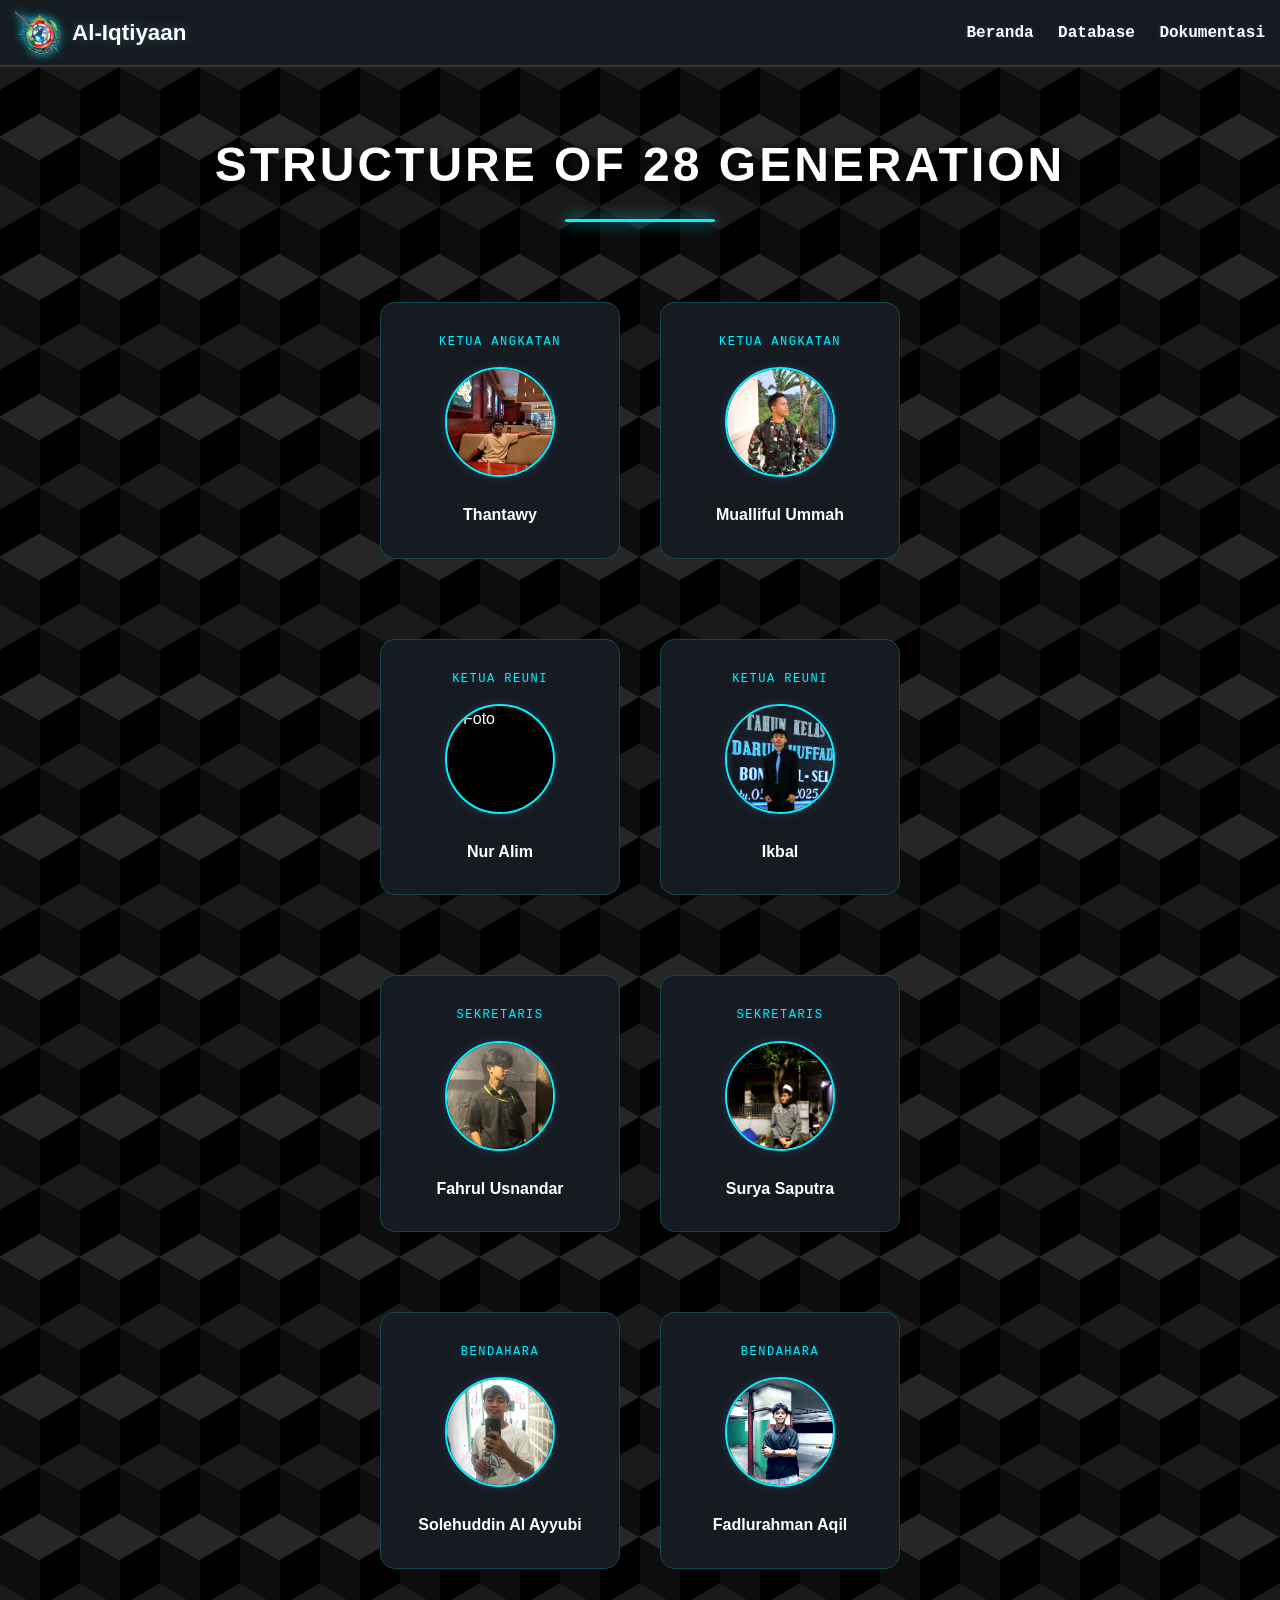
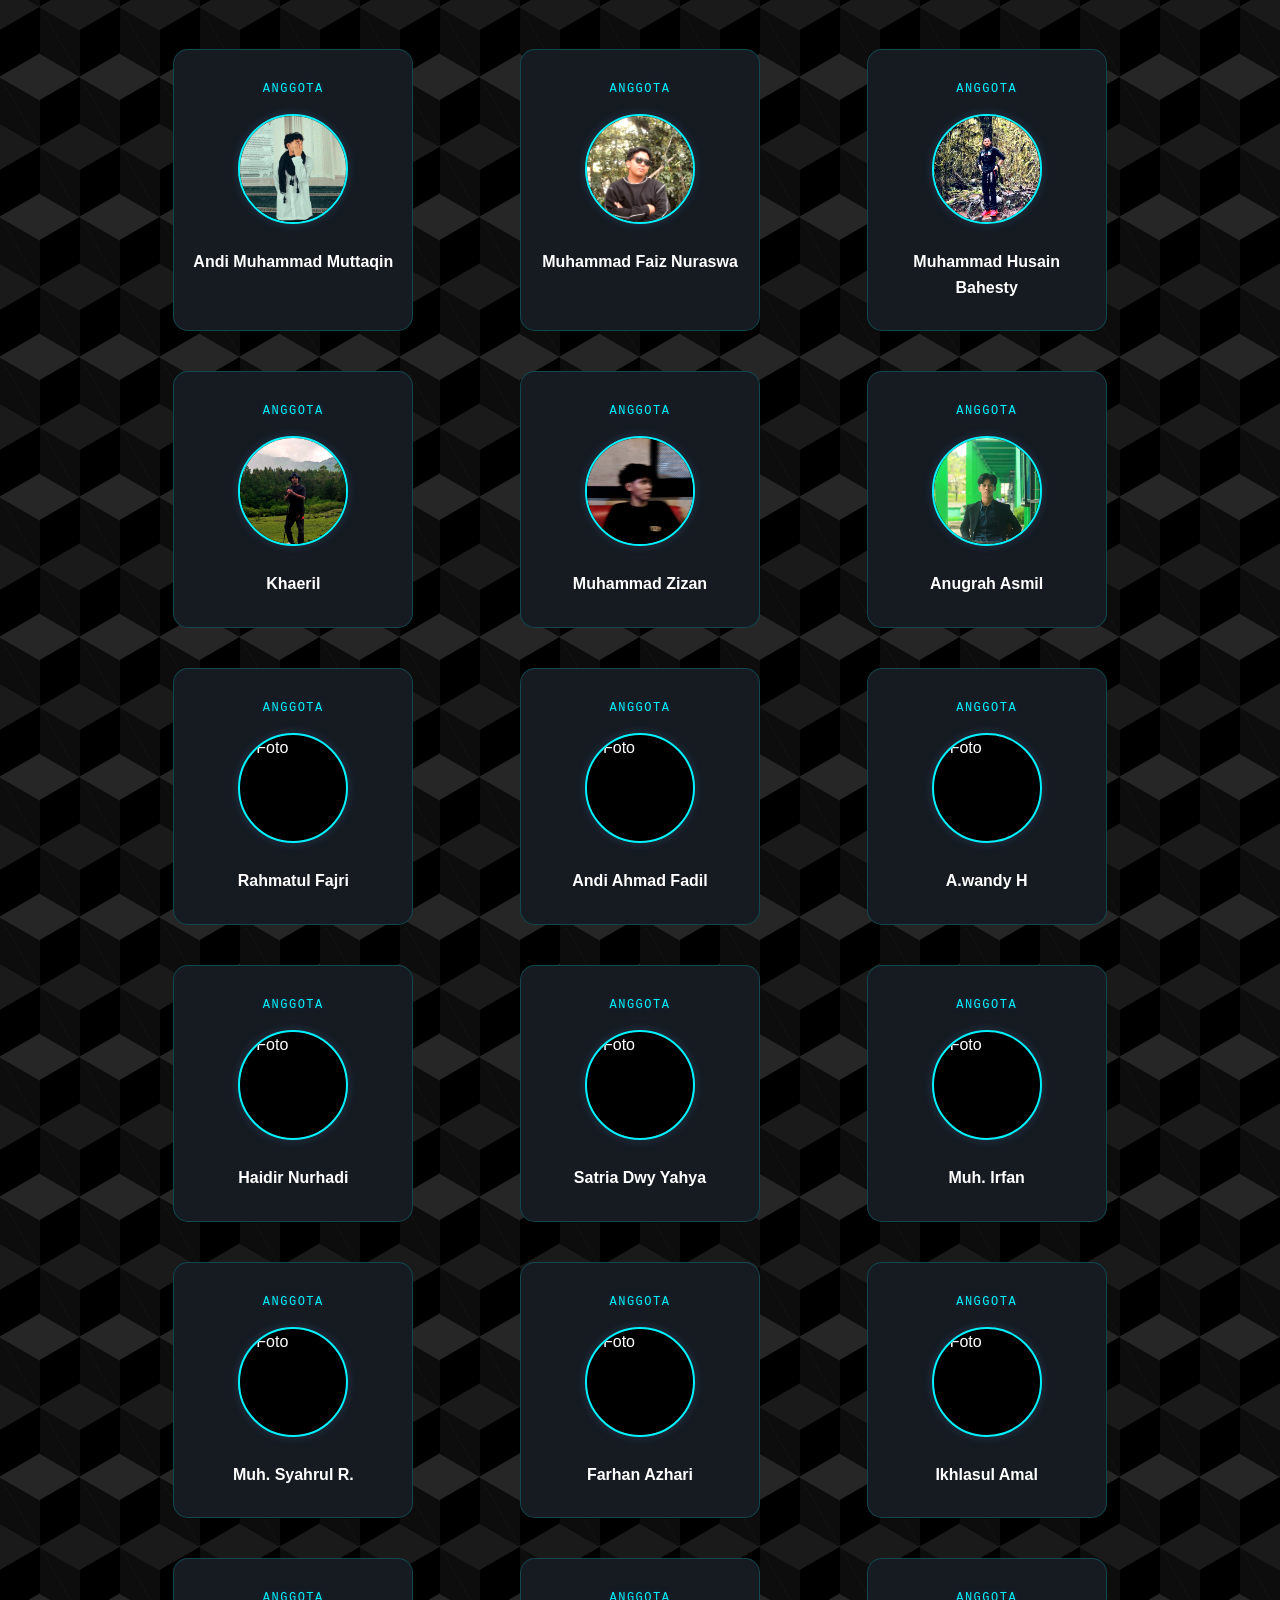
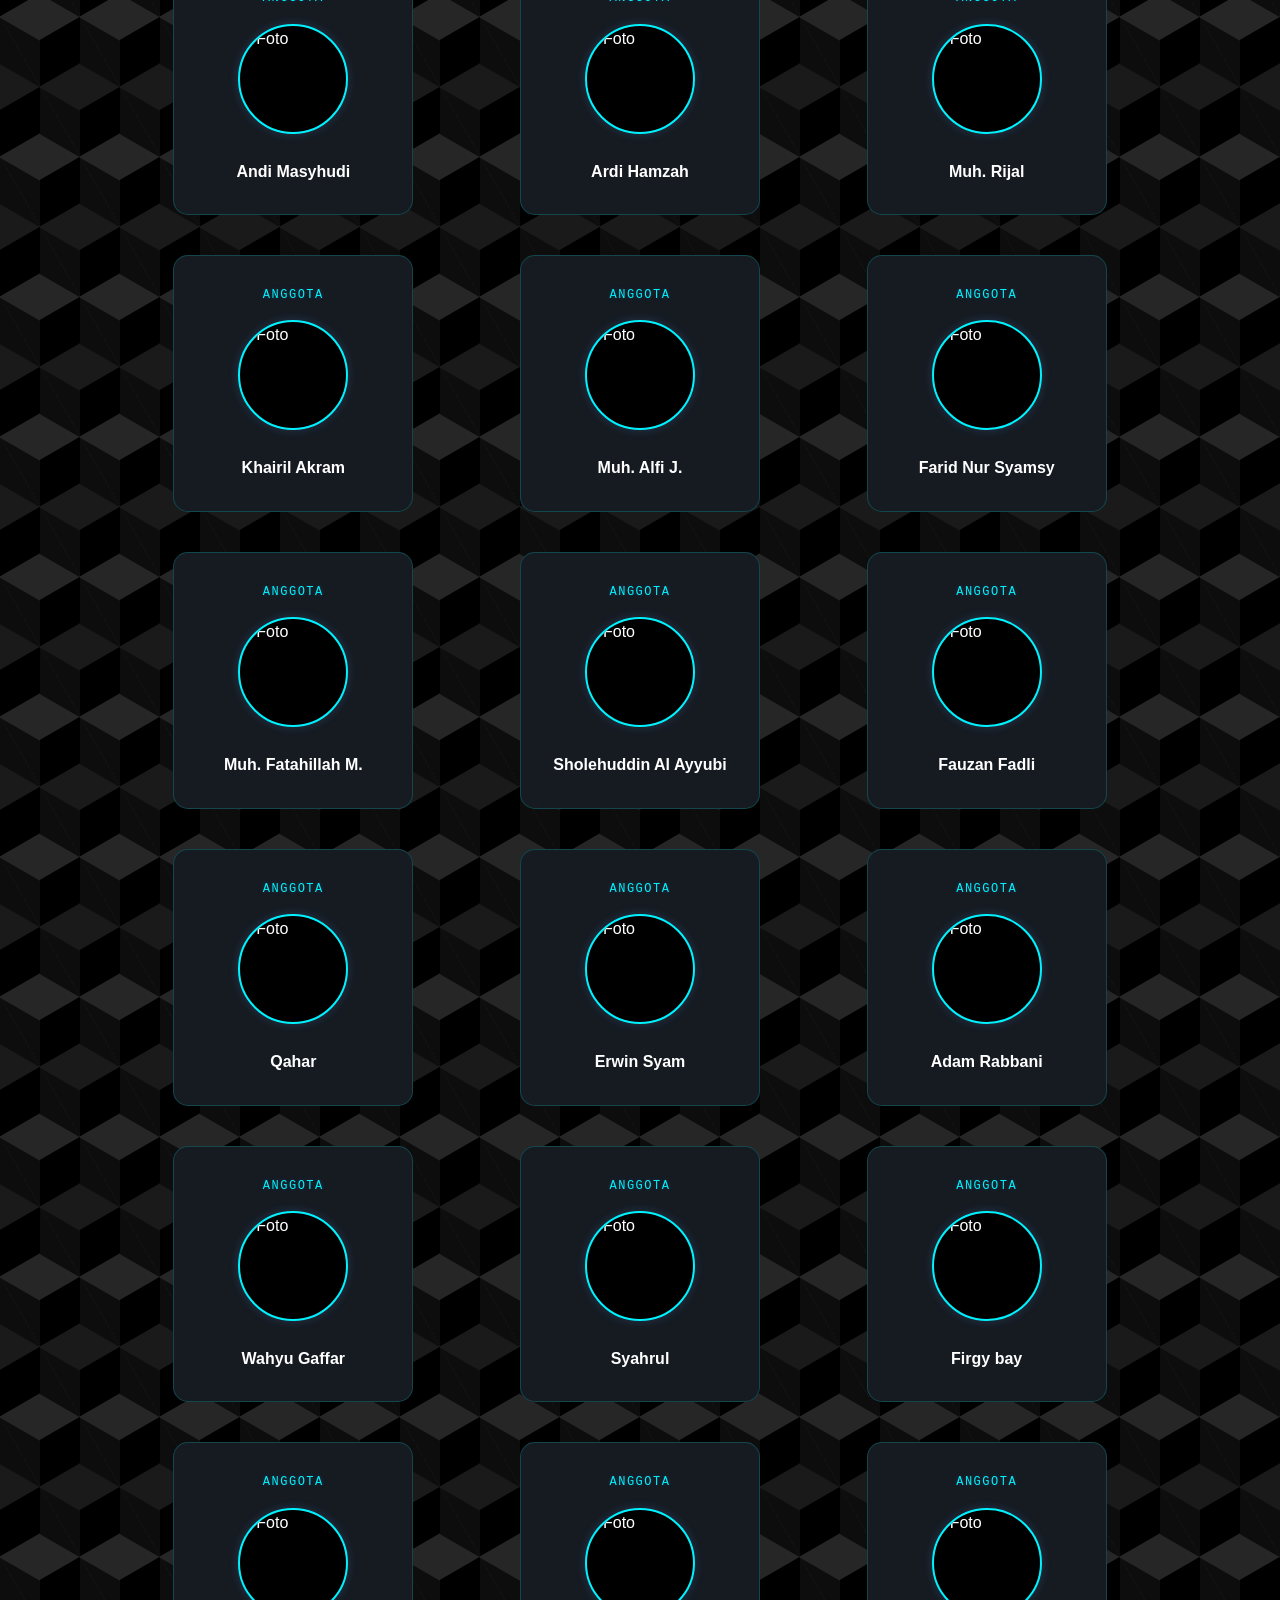
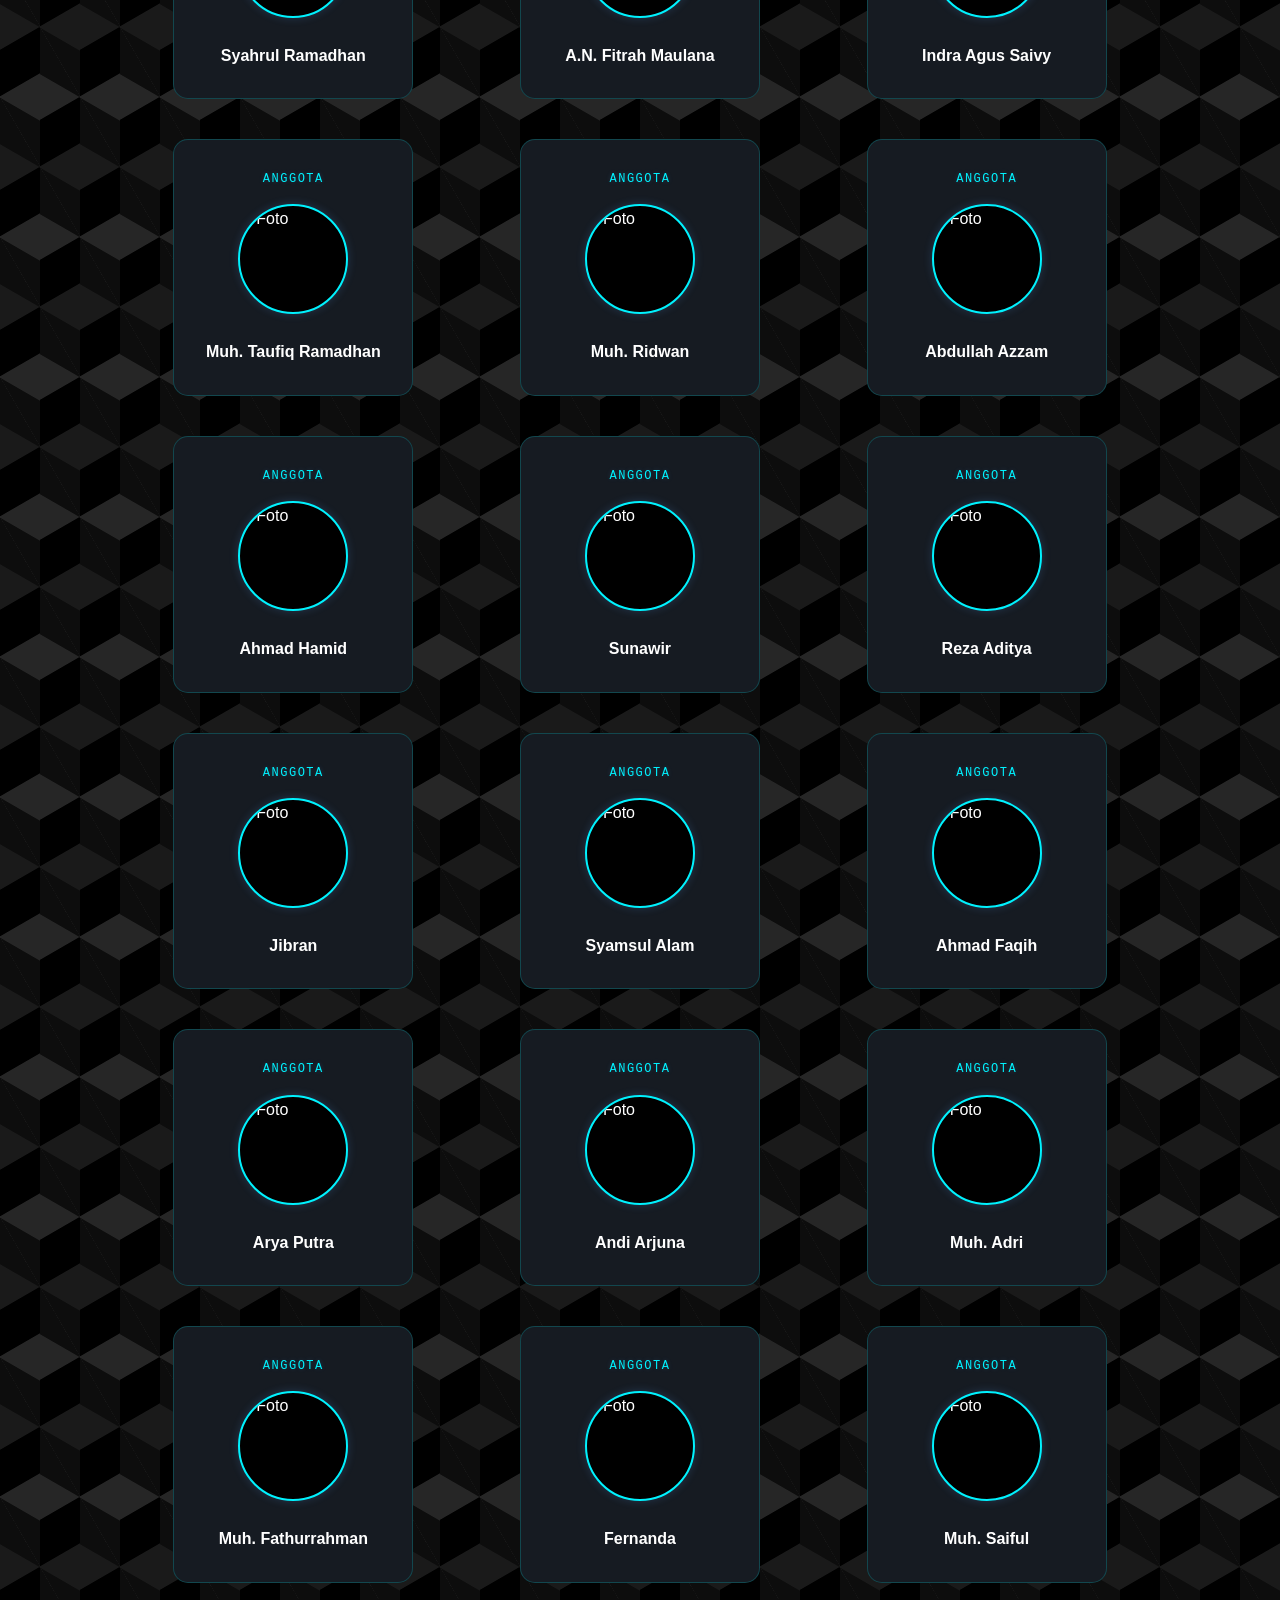
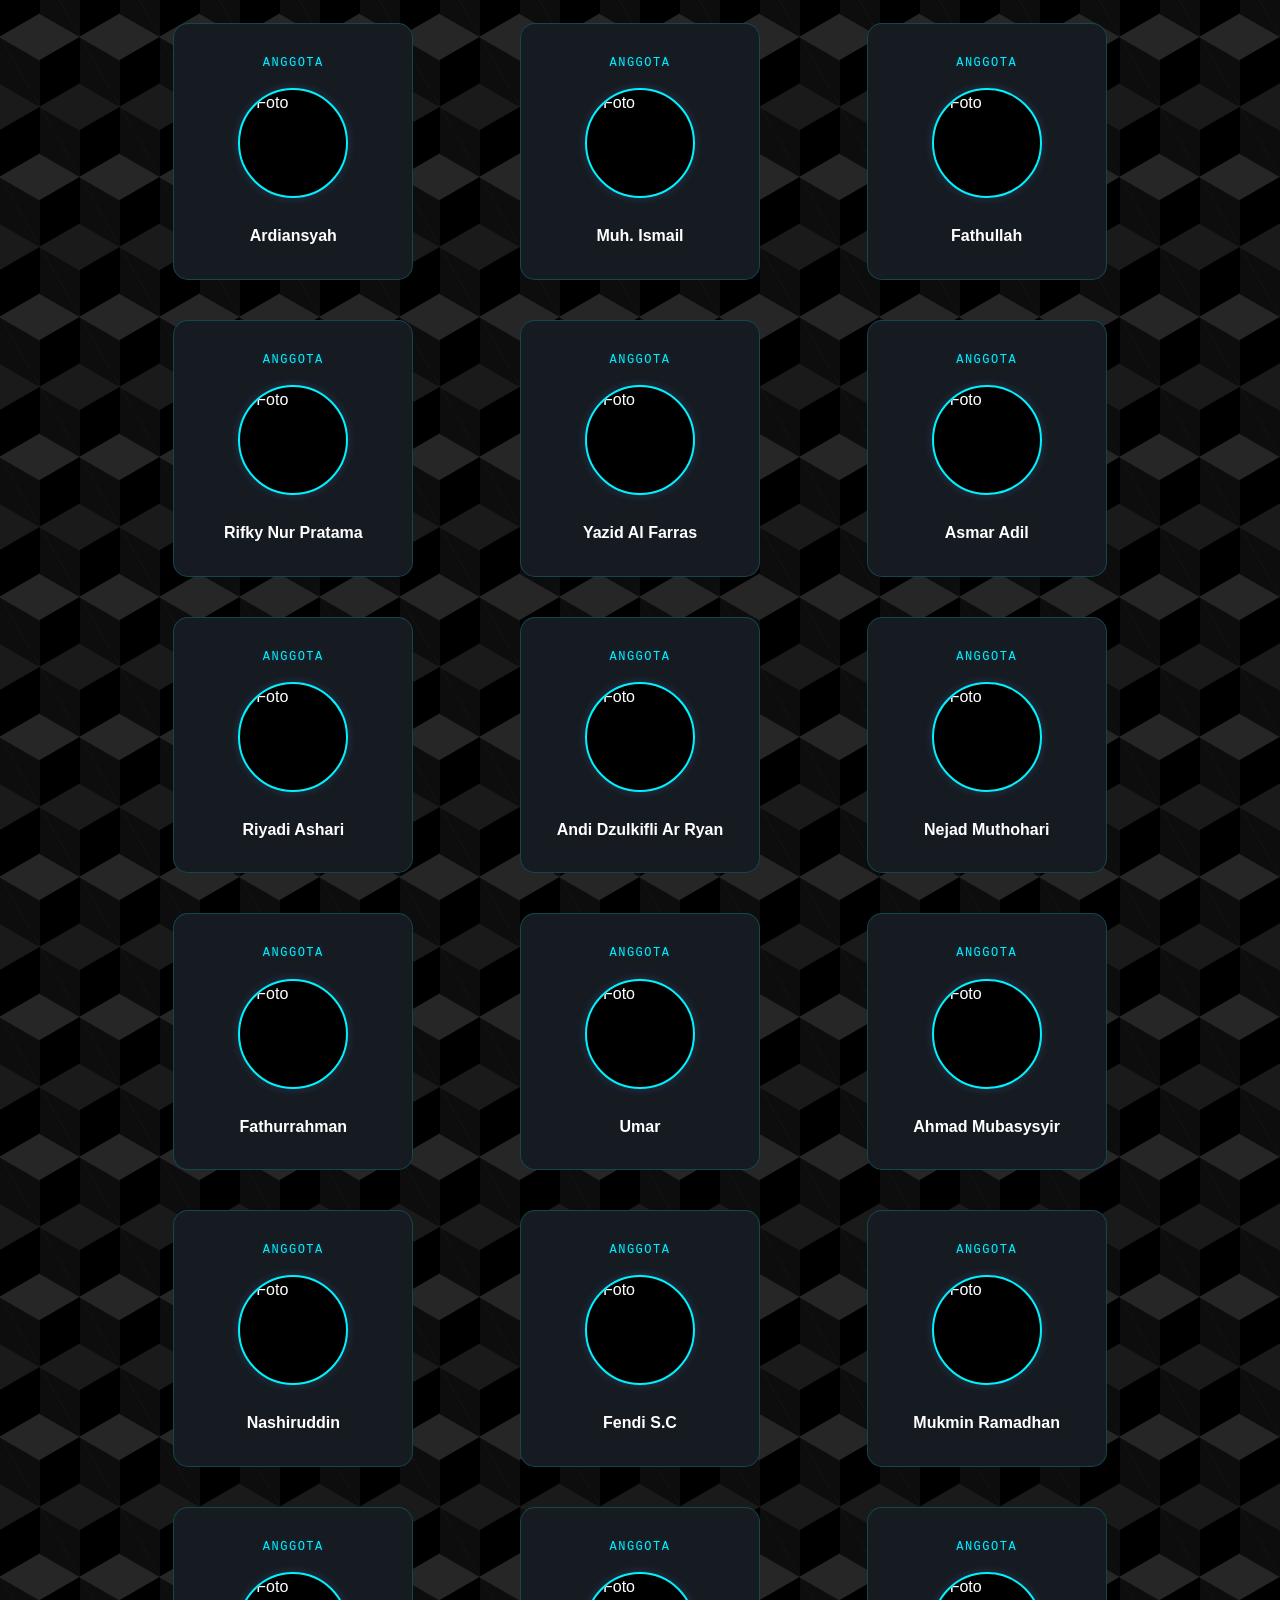
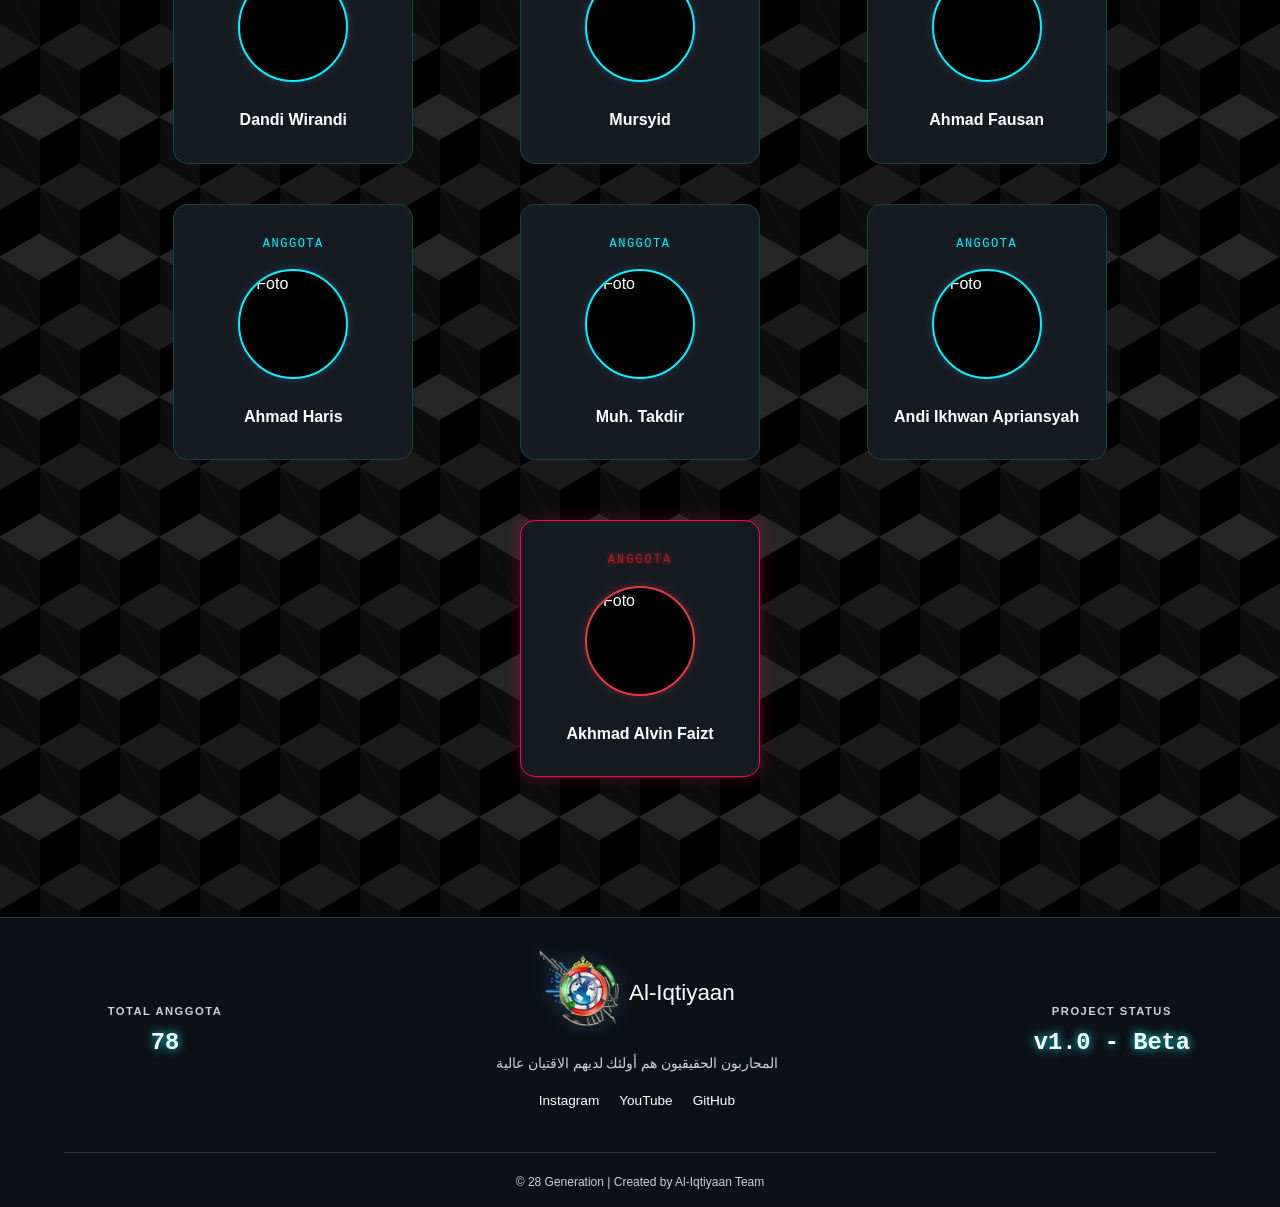
==== database.html @ 8b85fd0a "versi 1.0" ====
<!DOCTYPE html>
<html lang="id">

<head>
    <meta charset="UTF-8">
    <meta name="viewport" content="width=device-width, initial-scale=1.0">
    <title>Al-Iqtiyaan | Database Angkatan Clean</title>
    <link rel="stylesheet" href="style.css">
</head>

<body>

    <header>
        <nav class="navbar">
            <div class="logo-container">
                <img src="foto/logo-angkatan.png" alt="Logo Al-Iqtiyaan" class="logo-img">
                <h2 class="logo-text">Al-Iqtiyaan</h2>
            </div>
            <div class="nav-links">
                <a href="index.html">Beranda</a>
                <a href="database.html" class="active">Database</a>
                <a href="dokumentasi.html">Dokumentasi</a>
            </div>
        </nav>
    </header>

    <section class="database-section">
        <h1 class="gallery-title">Structure of 28 Generation</h1>

        <div class="database-grid">
            <!-- 1. KETUA ANGKATAN -->
            <div class="role-group">
                <div class="member-card">
                    <span class="role">Ketua Angkatan</span>
                    <div class="photo-box-db"><img src="foto/towy.jpeg" alt="Foto"></div>
                    <p class="member-name">Thantawy</p>
                </div>
                <div class="member-card">
                    <span class="role">Ketua Angkatan</span>
                    <div class="photo-box-db"><img src="foto/muallif2.jpeg" alt="Foto"></div>
                    <p class="member-name">Mualliful Ummah</p>
                </div>
            </div>

            <!-- 2. KETUA REUNI -->
            <div class="role-group">
                <div class="member-card">
                    <span class="role">Ketua Reuni</span>
                    <div class="photo-box-db"><img src="foto/default.jpg" alt="Foto"></div>
                    <p class="member-name">Nur Alim</p>
                </div>
                <div class="member-card">
                    <span class="role">Ketua Reuni</span>
                    <div class="photo-box-db"><img src="foto/ikbal.jpeg" alt="Foto"></div>
                    <p class="member-name">Ikbal</p>
                </div>
            </div>

            <!-- 3. SEKRETARIS -->
            <div class="role-group">
                <div class="member-card">
                    <span class="role">Sekretaris</span>
                    <div class="photo-box-db"><img src="foto/Fahrul.jpeg" alt="Foto"></div>
                    <p class="member-name">Fahrul Usnandar</p>
                </div>
                <div class="member-card">
                    <span class="role">Sekretaris</span>
                    <div class="photo-box-db"><img src="foto/surya.jpeg" alt="Foto"></div>
                    <p class="member-name">Surya Saputra</p>
                </div>
            </div>

            <!-- 4. BENDAHARA -->
            <div class="role-group">
                <div class="member-card">
                    <span class="role">Bendahara</span>
                    <div class="photo-box-db"><img src="foto/sogo.jpeg" alt="Foto"></div>
                    <p class="member-name">Solehuddin Al Ayyubi</p>
                </div>
                <div class="member-card">
                    <span class="role">Bendahara</span>
                    <div class="photo-box-db"><img src="foto/aqil.jpeg" alt="Foto"></div>
                    <p class="member-name">Fadlurahman Aqil</p>
                </div>
            </div>

            <!-- 5. ANGGOTA (70 SLOT) -->
            <div class="role-group member-grid-container">

                <div class="member-card">
                    <span class="role">Anggota</span>
                    <div class="photo-box-db"><img src="foto/tata.jpeg" alt="Foto"></div>
                    <p class="member-name">Andi Muhammad Muttaqin</p>
                </div>
                <div class="member-card">
                    <span class="role">Anggota</span>
                    <div class="photo-box-db"><img src="foto/Faiz Nuraswa.jpeg" alt="Foto"></div>
                    <p class="member-name">Muhammad Faiz Nuraswa</p>
                </div>
                <div class="member-card">
                    <span class="role">Anggota</span>
                    <div class="photo-box-db"><img src="foto/husain.jpeg" alt="Foto"></div>
                    <p class="member-name">Muhammad Husain Bahesty</p>
                </div>
                <div class="member-card">
                    <span class="role">Anggota</span>
                    <div class="photo-box-db"><img src="foto/khaeril.jpeg" alt="Foto"></div>
                    <p class="member-name">Khaeril</p>
                </div>
                <div class="member-card">
                    <span class="role">Anggota</span>
                    <div class="photo-box-db"><img src="foto/zizan.jpeg" alt="Foto"></div>
                    <p class="member-name">Muhammad Zizan</p>
                </div>
                <div class="member-card">
                    <span class="role">Anggota</span>
                    <div class="photo-box-db"><img src="foto/nugi.jpeg" alt="Foto"></div>
                    <p class="member-name">Anugrah Asmil</p>
                </div>
                <div class="member-card">
                    <span class="role">Anggota</span>
                    <div class="photo-box-db"><img src="foto/default.jpg" alt="Foto"></div>
                    <p class="member-name">Rahmatul Fajri</p>
                </div>
                <div class="member-card">
                    <span class="role">Anggota</span>
                    <div class="photo-box-db"><img src="foto/default.jpg" alt="Foto"></div>
                    <p class="member-name">Andi Ahmad Fadil</p>
                </div>
                <div class="member-card">
                    <span class="role">Anggota</span>
                    <div class="photo-box-db"><img src="foto/default.jpg" alt="Foto"></div>
                    <p class="member-name">A.wandy H</p>
                </div>
                <div class="member-card">
                    <span class="role">Anggota</span>
                    <div class="photo-box-db"><img src="foto/default.jpg" alt="Foto"></div>
                    <p class="member-name">Haidir Nurhadi</p>
                </div>
                <div class="member-card">
                    <span class="role">Anggota</span>
                    <div class="photo-box-db"><img src="foto/default.jpg" alt="Foto"></div>
                    <p class="member-name">Satria Dwy Yahya</p>
                </div>
                <div class="member-card">
                    <span class="role">Anggota</span>
                    <div class="photo-box-db"><img src="foto/default.jpg" alt="Foto"></div>
                    <p class="member-name">Muh. Irfan</p>
                </div>
                <div class="member-card">
                    <span class="role">Anggota</span>
                    <div class="photo-box-db"><img src="foto/default.jpg" alt="Foto"></div>
                    <p class="member-name">Muh. Syahrul R.</p>
                </div>
                <div class="member-card">
                    <span class="role">Anggota</span>
                    <div class="photo-box-db"><img src="foto/default.jpg" alt="Foto"></div>
                    <p class="member-name">Farhan Azhari</p>
                </div>
                <div class="member-card">
                    <span class="role">Anggota</span>
                    <div class="photo-box-db"><img src="foto/default.jpg" alt="Foto"></div>
                    <p class="member-name">Ikhlasul Amal</p>
                </div>
                <div class="member-card">
                    <span class="role">Anggota</span>
                    <div class="photo-box-db"><img src="foto/default.jpg" alt="Foto"></div>
                    <p class="member-name">Andi Masyhudi</p>
                </div>
                <div class="member-card">
                    <span class="role">Anggota</span>
                    <div class="photo-box-db"><img src="foto/default.jpg" alt="Foto"></div>
                    <p class="member-name">Ardi Hamzah</p>
                </div>
                <div class="member-card">
                    <span class="role">Anggota</span>
                    <div class="photo-box-db"><img src="foto/default.jpg" alt="Foto"></div>
                    <p class="member-name">Muh. Rijal</p>
                </div>
                <div class="member-card">
                    <span class="role">Anggota</span>
                    <div class="photo-box-db"><img src="foto/default.jpg" alt="Foto"></div>
                    <p class="member-name">Khairil Akram</p>
                </div>
                <div class="member-card">
                    <span class="role">Anggota</span>
                    <div class="photo-box-db"><img src="foto/default.jpg" alt="Foto"></div>
                    <p class="member-name">Muh. Alfi J.</p>
                </div>
                <div class="member-card">
                    <span class="role">Anggota</span>
                    <div class="photo-box-db"><img src="foto/default.jpg" alt="Foto"></div>
                    <p class="member-name">Farid Nur Syamsy</p>
                </div>
                <div class="member-card">
                    <span class="role">Anggota</span>
                    <div class="photo-box-db"><img src="foto/default.jpg" alt="Foto"></div>
                    <p class="member-name">Muh. Fatahillah M.</p>
                </div>
                <div class="member-card">
                    <span class="role">Anggota</span>
                    <div class="photo-box-db"><img src="foto/default.jpg" alt="Foto"></div>
                    <p class="member-name">Sholehuddin Al Ayyubi</p>
                </div>
                <div class="member-card">
                    <span class="role">Anggota</span>
                    <div class="photo-box-db"><img src="foto/default.jpg" alt="Foto"></div>
                    <p class="member-name">Fauzan Fadli</p>
                </div>
                <div class="member-card">
                    <span class="role">Anggota</span>
                    <div class="photo-box-db"><img src="foto/default.jpg" alt="Foto"></div>
                    <p class="member-name">Qahar</p>
                </div>
                <div class="member-card">
                    <span class="role">Anggota</span>
                    <div class="photo-box-db"><img src="foto/default.jpg" alt="Foto"></div>
                    <p class="member-name">Erwin Syam</p>
                </div>
                <div class="member-card">
                    <span class="role">Anggota</span>
                    <div class="photo-box-db"><img src="foto/default.jpg" alt="Foto"></div>
                    <p class="member-name">Adam Rabbani</p>
                </div>
                <div class="member-card">
                    <span class="role">Anggota</span>
                    <div class="photo-box-db"><img src="foto/default.jpg" alt="Foto"></div>
                    <p class="member-name">Wahyu Gaffar</p>
                </div>
                <div class="member-card">
                    <span class="role">Anggota</span>
                    <div class="photo-box-db"><img src="foto/default.jpg" alt="Foto"></div>
                    <p class="member-name">Syahrul</p>
                </div>
                <div class="member-card">
                    <span class="role">Anggota</span>
                    <div class="photo-box-db"><img src="foto/default.jpg" alt="Foto"></div>
                    <p class="member-name">Firgy bay</p>
                </div>
                <div class="member-card">
                    <span class="role">Anggota</span>
                    <div class="photo-box-db"><img src="foto/default.jpg" alt="Foto"></div>
                    <p class="member-name">Syahrul Ramadhan</p>
                </div>
                <div class="member-card">
                    <span class="role">Anggota</span>
                    <div class="photo-box-db"><img src="foto/default.jpg" alt="Foto"></div>
                    <p class="member-name">A.N. Fitrah Maulana</p>
                </div>
                <div class="member-card">
                    <span class="role">Anggota</span>
                    <div class="photo-box-db"><img src="foto/default.jpg" alt="Foto"></div>
                    <p class="member-name">Indra Agus Saivy</p>
                </div>
                <div class="member-card">
                    <span class="role">Anggota</span>
                    <div class="photo-box-db"><img src="foto/default.jpg" alt="Foto"></div>
                    <p class="member-name">Muh. Taufiq Ramadhan</p>
                </div>
                <div class="member-card">
                    <span class="role">Anggota</span>
                    <div class="photo-box-db"><img src="foto/default.jpg" alt="Foto"></div>
                    <p class="member-name">Muh. Ridwan</p>
                </div>
                <div class="member-card">
                    <span class="role">Anggota</span>
                    <div class="photo-box-db"><img src="foto/default.jpg" alt="Foto"></div>
                    <p class="member-name">Abdullah Azzam</p>
                </div>
                <div class="member-card">
                    <span class="role">Anggota</span>
                    <div class="photo-box-db"><img src="foto/default.jpg" alt="Foto"></div>
                    <p class="member-name">Ahmad Hamid</p>
                </div>
                <div class="member-card">
                    <span class="role">Anggota</span>
                    <div class="photo-box-db"><img src="foto/default.jpg" alt="Foto"></div>
                    <p class="member-name">Sunawir</p>
                </div>
                <div class="member-card">
                    <span class="role">Anggota</span>
                    <div class="photo-box-db"><img src="foto/default.jpg" alt="Foto"></div>
                    <p class="member-name">Reza Aditya</p>
                </div>
                <div class="member-card">
                    <span class="role">Anggota</span>
                    <div class="photo-box-db"><img src="foto/default.jpg" alt="Foto"></div>
                    <p class="member-name">Jibran</p>
                </div>
                <div class="member-card">
                    <span class="role">Anggota</span>
                    <div class="photo-box-db"><img src="foto/default.jpg" alt="Foto"></div>
                    <p class="member-name">Syamsul Alam</p>
                </div>
                <div class="member-card">
                    <span class="role">Anggota</span>
                    <div class="photo-box-db"><img src="foto/default.jpg" alt="Foto"></div>
                    <p class="member-name">Ahmad Faqih</p>
                </div>
                <div class="member-card">
                    <span class="role">Anggota</span>
                    <div class="photo-box-db"><img src="foto/default.jpg" alt="Foto"></div>
                    <p class="member-name">Arya Putra</p>
                </div>
                <div class="member-card">
                    <span class="role">Anggota</span>
                    <div class="photo-box-db"><img src="foto/default.jpg" alt="Foto"></div>
                    <p class="member-name">Andi Arjuna</p>
                </div>
                <div class="member-card">
                    <span class="role">Anggota</span>
                    <div class="photo-box-db"><img src="foto/default.jpg" alt="Foto"></div>
                    <p class="member-name">Muh. Adri</p>
                </div>
                <div class="member-card">
                    <span class="role">Anggota</span>
                    <div class="photo-box-db"><img src="foto/default.jpg" alt="Foto"></div>
                    <p class="member-name">Muh. Fathurrahman</p>
                </div>
                <div class="member-card">
                    <span class="role">Anggota</span>
                    <div class="photo-box-db"><img src="foto/default.jpg" alt="Foto"></div>
                    <p class="member-name">Fernanda</p>
                </div>
                <div class="member-card">
                    <span class="role">Anggota</span>
                    <div class="photo-box-db"><img src="foto/default.jpg" alt="Foto"></div>
                    <p class="member-name">Muh. Saiful</p>
                </div>
                <div class="member-card">
                    <span class="role">Anggota</span>
                    <div class="photo-box-db"><img src="foto/default.jpg" alt="Foto"></div>
                    <p class="member-name">Ardiansyah</p>
                </div>
                <div class="member-card">
                    <span class="role">Anggota</span>
                    <div class="photo-box-db"><img src="foto/default.jpg" alt="Foto"></div>
                    <p class="member-name">Muh. Ismail</p>
                </div>
                <div class="member-card">
                    <span class="role">Anggota</span>
                    <div class="photo-box-db"><img src="foto/default.jpg" alt="Foto"></div>
                    <p class="member-name">Fathullah</p>
                </div>
                <div class="member-card">
                    <span class="role">Anggota</span>
                    <div class="photo-box-db"><img src="foto/default.jpg" alt="Foto"></div>
                    <p class="member-name">Rifky Nur Pratama</p>
                </div>
                <div class="member-card">
                    <span class="role">Anggota</span>
                    <div class="photo-box-db"><img src="foto/default.jpg" alt="Foto"></div>
                    <p class="member-name">Yazid Al Farras</p>
                </div>
                <div class="member-card">
                    <span class="role">Anggota</span>
                    <div class="photo-box-db"><img src="foto/default.jpg" alt="Foto"></div>
                    <p class="member-name">Asmar Adil</p>
                </div>
                <div class="member-card">
                    <span class="role">Anggota</span>
                    <div class="photo-box-db"><img src="foto/default.jpg" alt="Foto"></div>
                    <p class="member-name">Riyadi Ashari</p>
                </div>
                <div class="member-card">
                    <span class="role">Anggota</span>
                    <div class="photo-box-db"><img src="foto/default.jpg" alt="Foto"></div>
                    <p class="member-name">Andi Dzulkifli Ar Ryan</p>
                </div>
                <div class="member-card">
                    <span class="role">Anggota</span>
                    <div class="photo-box-db"><img src="foto/default.jpg" alt="Foto"></div>
                    <p class="member-name">Nejad Muthohari</p>
                </div>
                <div class="member-card">
                    <span class="role">Anggota</span>
                    <div class="photo-box-db"><img src="foto/default.jpg" alt="Foto"></div>
                    <p class="member-name">Fathurrahman</p>
                </div>
                <div class="member-card">
                    <span class="role">Anggota</span>
                    <div class="photo-box-db"><img src="foto/default.jpg" alt="Foto"></div>
                    <p class="member-name">Umar</p>
                </div>
                <div class="member-card">
                    <span class="role">Anggota</span>
                    <div class="photo-box-db"><img src="foto/default.jpg" alt="Foto"></div>
                    <p class="member-name">Ahmad Mubasysyir</p>
                </div>
                <div class="member-card">
                    <span class="role">Anggota</span>
                    <div class="photo-box-db"><img src="foto/default.jpg" alt="Foto"></div>
                    <p class="member-name">Nashiruddin</p>
                </div>
                <div class="member-card">
                    <span class="role">Anggota</span>
                    <div class="photo-box-db"><img src="foto/default.jpg" alt="Foto"></div>
                    <p class="member-name">Fendi S.C</p>
                </div>
                <div class="member-card">
                    <span class="role">Anggota</span>
                    <div class="photo-box-db"><img src="foto/default.jpg" alt="Foto"></div>
                    <p class="member-name">Mukmin Ramadhan</p>
                </div>
                <div class="member-card">
                    <span class="role">Anggota</span>
                    <div class="photo-box-db"><img src="foto/default.jpg" alt="Foto"></div>
                    <p class="member-name">Dandi Wirandi</p>
                </div>
                <div class="member-card">
                    <span class="role">Anggota</span>
                    <div class="photo-box-db"><img src="foto/default.jpg" alt="Foto"></div>
                    <p class="member-name">Mursyid</p>
                </div>
                <div class="member-card">
                    <span class="role">Anggota</span>
                    <div class="photo-box-db"><img src="foto/default.jpg" alt="Foto"></div>
                    <p class="member-name">Ahmad Fausan</p>
                </div>
                <div class="member-card">
                    <span class="role">Anggota</span>
                    <div class="photo-box-db"><img src="foto/default.jpg" alt="Foto"></div>
                    <p class="member-name">Ahmad Haris</p>
                </div>
                <div class="member-card">
                    <span class="role">Anggota</span>
                    <div class="photo-box-db"><img src="foto/default.jpg" alt="Foto"></div>
                    <p class="member-name">Muh. Takdir</p>
                </div>
                <div class="member-card">
                    <span class="role">Anggota</span>
                    <div class="photo-box-db"><img src="foto/default.jpg" alt="Foto"></div>
                    <p class="member-name">Andi Ikhwan Apriansyah</p>
                </div>
                <div class="last-member-wrapper">
                    <div class="member-card last-one">
                        <span class="role">Anggota</span>
                        <div class="photo-box-db"><img src="foto/default.jpg" alt="Foto"></div>
                        <p class="member-name">Akhmad Alvin Faizt</p>
                    </div>
                </div>
            </div>
        </div>
    </section>

    <footer class="main-footer">
        <div class="footer-wrapper">
            <div class="stat-card">
                <h3>Total Anggota</h3>
                <p id="counter">0</p>
            </div>

            <div class="footer-center">
                <div class="footer-logo">
                    <img src="foto/logo-angkatan.png" alt="Logo" class="footer-img">
                    <span>Al-Iqtiyaan</span>
                </div>
                <p class="arabic-text">المحاربون الحقيقيون هم أولئك لديهم الاقتيان عالية</p>
                <div class="footer-links">
                    <a href="https://www.instagram.com/al_iqtiyaanfams.28?igsh=dW5yamlzZnU0dTN6"
                        target="_blank">Instagram</a>
                    <a href="#">YouTube</a>
                    <a href="#">GitHub</a>
                </div>
            </div>

            <div class="stat-card">
                <h3>Project Status</h3>
                <p class="status-tag">v1.0 - Beta</p>
            </div>
        </div>

        <div class="footer-bottom">
            <p>&copy; 28 Generation | Created by Al-Iqtiyaan Team</p>
        </div>
    </footer>
    <script src="script.js"></script>

</body>

</html>
---- style.css ----
/* ================================================================
   AL-IQTIYAAN OFFICIAL STYLESHEET
   Project: Website Angkatan 2023
   Last Update: April 2026
================================================================*/

/* --- 1. GLOBAL VARIABLES & RESET --- */
:root {
    --bg-dark: #0d1117;
    /* Hitam (Background Utama) */
    --bg-nav: #161b22;
    /* Biru Tua Gelap (Navigasi & Kartu) */
    --accent-blue: #00f2fe;
    /* Biru Muda (Electric Blue) */
    --deep-blue: #091a28;
    /* Biru Tua (Primary Blue) */
    --glow-blue: rgba(88, 166, 255, 0.2);
    /* Efek Cahaya Biru */
    --text-white: #ffffff;
    /* Putih Murni */
    --text-gray: #c9d1d9;
    /* Abu-abu terang (untuk teks sekunder) */
    --border-color: #30363d;
    /* Border Biru Tua redup */
    /* Variabel baru untuk pendaran cahaya */
    --cyber-glow: 0 0 10px rgba(0, 242, 254, 0.6), 0 0 20px rgba(0, 242, 254, 0.3);
    --card-bg: #161b22;
}

* {
    margin: 0;
    padding: 0;
    box-sizing: border-box;
    scroll-behavior: smooth;
}

body {
    font-family: 'Segoe UI', Roboto, Helvetica, Arial, sans-serif;
    background-color: var(--bg-dark);
    color: var(--text-white);
    /* Diperbaiki dari var sebelumnya agar terbaca */
    line-height: 1.6;
    overflow-x: hidden;
}

/* Animasi Fade In Up */
@keyframes fadeInUp {
    from {
        opacity: 0;
        transform: translateY(20px);
    }

    to {
        opacity: 1;
        transform: translateY(0);
    }
}

img {
    image-rendering: -webkit-optimize-contrast;
    /* Untuk browser berbasis Chrome/Edge */
    image-rendering: crisp-edges;
    /* Untuk kualitas tepi yang tajam */
    -ms-interpolation-mode: bicubic;
    /* Untuk Internet Explorer lama */
}

/* --- 2. NAVIGATION BAR --- */
.navbar {
    display: flex;
    justify-content: space-between;
    align-items: center;
    padding: 10px 15px;
    background: var(--bg-nav);
    border-bottom: 2px solid var(--border-color);
    position: sticky;
    top: 0;
    z-index: 1000;
    width: 100%;
}

.logo-container {
    display: flex;
    align-items: center;
    gap: 12px;
    margin-left: 0;
}

.logo-img {
    height: 45px;
    width: auto;
    filter: drop-shadow(0 0 4px var(--accent-blue));
}

.logo-text {
    font-size: 1.4rem;
    color: var(--text-white);
    filter: drop-shadow(0 0 5px rgba(88, 166, 255, 0.3));
}

.nav-links {
    animation: fadeInNav 1s ease-out;
    margin-right: 0;
}

@keyframes fadeInNav {
    from {
        opacity: 0;
        transform: translateY(-10px);
    }

    to {
        opacity: 1;
        transform: translateY(0);
    }
}

.nav-links a {
    color: var(--text-white) !important;
    text-decoration: none;
    margin-left: 20px;
    position: relative;
    padding: 5px 0;
    transition: all 0.3s ease;
    font-family: 'Courier New', monospace;
    font-weight: bold;
    text-shadow: 0 0 5px var(--glow-blue);
}

.nav-links a::after {
    content: '';
    position: absolute;
    width: 0;
    height: 2px;
    bottom: 0;
    left: 50%;
    background-color: var(--accent-blue);
    transition: all 0.3s ease-in-out;
    transform: translateX(-50%);
    box-shadow: 0 0 8px var(--accent-blue);
}

.nav-links a:hover {
    color: var(--accent-blue) !important;
    text-shadow: 0 0 10px var(--accent-blue);
}

.nav-links a:hover::after {
    width: 100%;
}

.nav-links a:active {
    transform: scale(0.95);
}

.nav-links a.active {
    color: var(--accent-blue);
}

/* --- 3. HERO SECTION (FOTO ANGKATAN) --- */
.hero-section {
    position: relative;
    height: 85vh;
    display: flex;
    flex-direction: column;
    align-items: center;
    justify-content: center;
    text-align: center;
    background: linear-gradient(rgba(13, 17, 23, 0.2), rgba(13, 17, 23, 0.6)),
        url('foto/beranda4.jpeg');
    background-size: cover;
    background-position: center;
    background-attachment: fixed;
    mask-image: linear-gradient(to bottom, black 70%, transparent 100%);
    -webkit-mask-image: linear-gradient(to bottom, black 70%, transparent 100%);
}

.hero-section h1 {
    font-size: 3.5rem;
    font-weight: 800;
    letter-spacing: -1px;
    margin-bottom: 15px;
    color: #ffffff;
    text-shadow: 2px 2px 10px rgba(0, 0, 0, 0.8);
    animation: fadeInUp 1s ease-out forwards;
}

.hero-section p {
    font-size: 1.2rem;
    color: var(--text-gray);
    max-width: 600px;
    margin: 0 auto 40px auto;
    line-height: 1.5;
    text-shadow: 2px 2px 10px rgba(0, 0, 0, 0.8);
    opacity: 0;
    /* Mulai dari transparan agar animasi terasa halus */
    animation: fadeInUp 1s ease-out 0.5s forwards;
    /* Delay 0.5 detik */
}

/* Hero Section khusus untuk Beranda 2 */
.hero-section-alt {
    position: relative;
    height: 90vh;
    display: flex;
    flex-direction: column;
    align-items: center;
    justify-content: center;
    text-align: center;
    /* GANTI 'foto/nama-foto-baru.jpg' dengan file foto pilihanmu */
    background: linear-gradient(rgba(13, 17, 23, 0.3), rgba(13, 17, 23, 0.7)),
        url('foto/beranda8.jpeg');
    background-size: cover;
    background-position: center;
    background-attachment: fixed;
    /* Efek memudar tetap dipertahankan agar konsisten */
    mask-image: linear-gradient(to bottom, black 70%, transparent 100%);
    -webkit-mask-image: linear-gradient(to bottom, black 70%, transparent 100%);
}

.hero-section-alt h1 {
    font-size: 3.5rem;
    font-weight: 800;
    letter-spacing: -1px;
    margin-bottom: 15px;
    color: #ffffff;
    text-shadow: 2px 2px 10px rgba(0, 0, 0, 0.8);
    animation: fadeInUp 1s ease-out forwards;
}

.hero-section-alt p {
    font-size: 1.2rem;
    color: var(--text-gray);
    max-width: 600px;
    margin: 0 auto 40px auto;
    line-height: 1.5;
    text-shadow: 2px 2px 10px rgba(0, 0, 0, 0.8);
    opacity: 0;
    /* Mulai dari transparan agar animasi terasa halus */
    animation: fadeInUp 1s ease-out 0.5s forwards;
    /* Delay 0.5 detik */
}

.hero-section::after {
    content: "";
    position: absolute;
    top: 0;
    left: 0;
    width: 100%;
    height: 100%;
    background-image: radial-gradient(rgba(255, 255, 255, 0.1) 1px, transparent 1px);
    background-size: 30px 30px;
    pointer-events: none;
}

/* --- 4. BUTTONS --- */
.main-btn {
    padding: 15px 35px;
    background: transparent;
    color: var(--text-white);
    border: 2px solid var(--accent-blue);
    border-radius: 8px;
    cursor: pointer;
    font-weight: bold;
    font-family: 'Courier New', monospace;
    box-shadow: 0 0 15px var(--glow-blue);
    transition: all 0.4s ease;
}

.main-btn:hover {
    background-color: var(--accent-blue);
    color: var(--bg-dark);
    box-shadow: 0 0 30px var(--accent-blue);
    transform: translateY(-3px);
}

.main-btn:active {
    transform: translateY(0);
    box-shadow: 0 0 15px var(--glow-blue);
}

/* --- 5. FOOTER & STATISTICS COMBINED --- */
.main-footer {
    background-color: var(--bg-dark);
    padding: 20px 5% 15px 5%;
    border-top: 1px solid var(--border-color);
    margin-top: 0;
}

.footer-wrapper {
    display: flex;
    justify-content: space-between;
    align-items: center;
    max-width: 1100px;
    margin: 0 auto;
    padding-top: 10px;
}

/* Kontainer Stats (Kiri & Kanan) */
.stat-card {
    background: transparent !important;
    border: none !important;
    text-align: center;
    min-width: 150px;
}

.stat-card h3 {
    color: var(--text-gray);
    font-size: 0.7rem;
    text-transform: uppercase;
    letter-spacing: 1.5px;
    margin-bottom: 8px;
}

#counter,
.status-tag {
    font-size: 1.48rem;
    color: white;
    font-family: 'Courier New', monospace;
    font-weight: bold;
    text-shadow: 0 0 10px var(--accent-blue);
    display: block;
    line-height: 1.2;
    margin: 0;
}

/* Kontainer Tengah (Logo & Socials) */
.footer-center {
    display: flex;
    flex-direction: column;
    align-items: center;
    text-align: center;
    flex: 1;
}

.footer-img {
    height: 80px;
    width: auto;
    margin-bottom: 10px;
    filter: drop-shadow(0 0 10px var(--glow-blue));
}

.footer-logo {
    display: flex;
    justify-content: center;
    align-items: center;
    gap: 10px;
    font-size: 1.4rem;
    color: white;
    margin-bottom: 10px;
}

.arabic-text {
    width: 100%;
    font-size: 0.85rem;
    color: var(--text-gray);
    margin: 5px 0 15px 0;
    text-align: center;
}

.footer-links {
    display: flex;
    justify-content: center;
    gap: 20px;
    width: 100%;
}

.footer-links a {
    color: white;
    text-decoration: none;
    font-size: 0.85rem;
    transition: 0.3s;
}

.footer-links a:hover {
    color: var(--accent-blue);
    text-shadow: 0 0 8px var(--accent-blue);
}

/* --- 6. COPYRIGHT BAR --- */
.footer-bottom {
    text-align: center;
    margin-top: 40px;
    padding-top: 20px;
    border-top: 1px solid var(--border-color);
    font-size: 0.75rem;
    color: var(--text-gray);
}

.photo-box img {
    /* Hapus blur(1px) jika ingin benar-benar tajam */
    filter: brightness(1) contrast(1.1) saturate(1.1);
    transition: all 0.4s ease;
}

/* ============================================================
   KHUSUS BAGIAN DATABASE (CYBER GLOW BLUE)
   ============================================================ */
.database-section {
    padding: 60px 20px;
    display: flex;
    flex-direction: column;
    align-items: center;
    overflow-x: hidden;
    /* --- TEKSTUR SEGI ENAM (HITAM, PUTIH, ABU-ABU) --- */
    background-color: #000000;
    /* Warna dasar Hitam pekat */
    background-image:
        /* Lapisan 1 & 2: Abu-abu Gelap untuk dimensi */
        linear-gradient(30deg, #1a1a1a 12%, transparent 12.5%, transparent 87%, #1a1a1a 87.5%, #1a1a1a),
        linear-gradient(150deg, #1a1a1a 12%, transparent 12.5%, transparent 87%, #1a1a1a 87.5%, #1a1a1a),
        /* Lapisan 3 & 4: Abu-abu Terang untuk variasi */
        linear-gradient(30deg, #262626 12%, transparent 12.5%, transparent 87%, #262626 87.5%, #262626),
        linear-gradient(150deg, #262626 12%, transparent 12.5%, transparent 87%, #262626 87.5%, #262626),
        /* Lapisan 5 & 6: Putih Transparan untuk kilau/highlight */
        linear-gradient(60deg, rgba(255, 255, 255, 0.05) 25%, transparent 25.5%, transparent 75%, rgba(255, 255, 255, 0.05) 75%, rgba(255, 255, 255, 0.05)),
        linear-gradient(60deg, rgba(255, 255, 255, 0.05) 25%, transparent 25.5%, transparent 75%, rgba(255, 255, 255, 0.05) 75%, rgba(255, 255, 255, 0.05));

    background-size: 80px 140px;
    background-position: 0 0, 0 0, 40px 70px, 40px 70px, 0 0, 40px 70px;
}

/* Container utama yang membungkus semua grup */
.database-grid {
    position: relative;
    display: flex;
    flex-direction: column;
    align-items: center;
    gap: 0;
    /* Gap diatur oleh role-group */
    width: 100%;
}

/* Garis Kabel Tengah yang Menyala */
.main-wire {
    position: absolute;
    top: 0;
    bottom: 0;
    width: 2px;
    background: linear-gradient(to bottom, #00f2fe, transparent);
    box-shadow: 0 0 15px #00f2fe;
    z-index: 0;
}

/* Memaksa Anggota Berbaris 3 ke Samping */
.member-grid-container {
    display: grid !important;
    grid-template-columns: repeat(3, 1fr) !important;
    gap: 40px 30px;
    width: 100%;
    max-width: 1000px;
    justify-items: center;
    z-index: 1;
    margin-bottom: 40px;
}

/* Grouping untuk memberi GAP/Jarak antar jabatan */
.role-group {
    display: flex;
    justify-content: center;
    gap: 40px;
    margin-bottom: 80px;
    /* Jarak antar jabatan */
    width: 100%;
    position: relative;
    z-index: 1;
    flex-wrap: wrap;
}

/* Grid khusus untuk anggota (3 ke samping) */
/* Memastikan anggota berbaris 3 ke samping */
.member-grid {
    display: grid !important;
    /* Memaksa mode grid */
    grid-template-columns: repeat(3, 1fr) !important;
    gap: 30px;
    justify-items: center;
    width: 100%;
    max-width: 1000px;
}

/* Membuat Garis Penghubung (Kabel Neon) */
.connector-line {
    position: relative;
}

/* Desain Kartu Bergaya Cyber */
.member-card {
    background: var(--card-bg);
    border: 1px solid rgba(0, 242, 254, 0.2);
    border-radius: 15px;
    padding: 30px 15px;
    width: 240px;
    display: flex;
    flex-direction: column;
    align-items: center;
    transition: all 0.3s ease;
    position: relative;
}

/* Efek Hover Cyber Glow */
.member-card:hover {
    transform: translateY(-10px);
    border-color: #00f2fe;
    box-shadow: 0 0 20px rgba(0, 242, 254, 0.4);
}

/* FOTO LINGKARAN */
.photo-box-db {
    width: 110px;
    height: 110px;
    border-radius: 50%;
    margin: 15px 0;
    border: 2px solid var(--accent-blue);
    overflow: hidden;
    box-shadow: 0 0 10px var(--glow-blue);
    background: #000;
}

.member-card:hover .photo-box-db {
    transform: scale(1.1);
    box-shadow: 0 0 15px var(--accent-blue);
}

.photo-box-db img {
    width: 100%;
    height: 100%;
    object-fit: cover;
    filter: brightness(1.1) contrast(1.1);
    /* Efek agar lebih tajam */
}

/* Teks Jabatan (Paling Atas) */
.role {
    font-family: 'Courier New', monospace;
    color: var(--accent-blue);
    font-size: 0.75rem;
    letter-spacing: 1.5px;
    text-transform: uppercase;
    text-shadow: 0 0 5px var(--glow-blue);
}

/* Teks Nama (Paling Bawah) */
.member-name {
    color: #ffffff;
    font-weight: 600;
    font-size: 1rem;
    margin-top: 10px;
    text-align: center;
}

/* Baris Jabatan Inti (2 Orang per Baris) */
.member-card.core {
    grid-column: span 3;
    /* 6 / 3 = 2 kartu */
    max-width: 400px;
    /* Membatasi lebar agar tidak terlalu besar */
}

/* Baris Anggota (3 Orang per Baris) */
.member-card.member {
    grid-column: span 2;
    /* 6 / 2 = 3 kartu */
    max-width: 320px;
}

/* 1 Orang Terakhir (Di Tengah Paling Bawah) */
.member-card.last-one {
    max-width: 350px;
    border-color: #ff0055;
    /* Efek cahaya pink neon pada bingkai kartu */
    box-shadow: 0 0 15px rgba(255, 0, 85, 0.3);
}

.member-card.last-one .role {
    color: #b91c1c;
    text-shadow: 0 0 5px rgba(230, 57, 70, 0.6);
    /* Hapus shadow agar tulisan lebih tegas */
    letter-spacing: 2px;
    -webkit-font-smoothing: antialiased;
    background: none;
    /* Pastikan tidak ada background yang mengganggu */
}

.member-card.last-one .photo-box-db {
    border-color: #e63946;
    box-shadow: 0 0 10px rgba(230, 57, 70, 0.3);
}

/* Update juga sudut cyber-nya agar ikut berwarna pink saat di-hover */
.member-card.last-one:hover::before {
    background:
        linear-gradient(to right, #ff0055 2px, transparent 2px) 0 0 / 15px 2px no-repeat,
        linear-gradient(to bottom, #ff0055 2px, transparent 2px) 0 0 / 2px 15px no-repeat,
        linear-gradient(to left, #ff0055 2px, transparent 2px) 100% 0 / 15px 2px no-repeat,
        linear-gradient(to bottom, #ff0055 2px, transparent 2px) 100% 0 / 2px 15px no-repeat,
        linear-gradient(to right, #ff0055 2px, transparent 2px) 0 100% / 15px 2px no-repeat,
        linear-gradient(to top, #ff0055 2px, transparent 2px) 0 100% / 2px 15px no-repeat,
        linear-gradient(to left, #ff0055 2px, transparent 2px) 100% 100% / 15px 2px no-repeat,
        linear-gradient(to top, #ff0055 2px, transparent 2px) 100% 100% / 2px 15px no-repeat;
}

/* ============================================================
   JUDUL DATABASE (STRUKTUR ANGKATAN 28)
   ============================================================ */
.gallery-title {
    font-family: 'Segoe UI', sans-serif;
    font-size: 3rem;
    text-align: center;
    text-transform: uppercase;
    letter-spacing: 3px;
    margin-bottom: 80px;
    font-weight: 900;
    color: var(--text-white);
    filter: none;
    text-shadow: 2px 2px 10px rgba(0, 0, 0, 0.8);
}

/* Garis dekoratif di bawah judul */
.gallery-title::after {
    content: '';
    display: block;
    width: 150px;
    height: 3px;
    background: #00f2fe;
    margin: 15px auto 0;
    border-radius: 2px;
    box-shadow: 0 0 15px #00f2fe;
    animation: pulse-glow 2s infinite;
}

/* Animasi agar garis bawah sedikit berdenyut */
@keyframes pulse-glow {
    0% {
        opacity: 0.5;
        width: 100px;
    }

    50% {
        opacity: 1;
        width: 200px;
    }

    100% {
        opacity: 0.5;
        width: 100px;
    }
}

/* POSISI KHUSUS ANGGOTA KE-70 (Center) */
.last-member-wrapper {
    grid-column: 1 / -1;
    /* Mengambil ruang dari kolom 1 sampai terakhir */
    display: flex;
    justify-content: center;
    width: 100%;
    padding-top: 20px;
}

/* Responsif */
@media (max-width: 900px) {
    .member-grid-container {
        grid-template-columns: repeat(2, 1fr) !important;
    }

    .last-member-wrapper {
        grid-column: auto;
    }
}

/* ============================================================
   DOKUMENTASI STYLE
   ============================================================ */
.doc-wrapper {
    max-width: 1100px;
    margin: 50px auto;
    padding: 0 20px;
    display: flex;
    flex-direction: column;
    gap: 100px;
    /* Jarak antar baris kegiatan */
}

.doc-card {
    display: flex;
    align-items: center;
    gap: 50px;
    width: 100%;
}

/* KEAJAIBAN SELANG-SELING: Membalik baris genap (2, 4, 6...) */
.doc-card:nth-child(even) {
    flex-direction: row-reverse;
}

/* Bagian Gambar */
.doc-image {
    flex: 1;
    position: relative;
    border: 2px solid #262626;
    /* Abu-abu sesuai tekstur hexagon */
    border-radius: 10px;
    overflow: hidden;
    box-shadow: 0 10px 30px rgba(0, 0, 0, 0.5);
}

.doc-image img {
    width: 100%;
    height: 350px;
    object-fit: cover;
    display: block;
    transition: 0.5s;
}

/* Bagian Teks */
.doc-text {
    flex: 1;
}

.doc-text h3 {
    font-family: 'Segoe UI', sans-serif;
    color: #ffffff;
    font-size: 1.8rem;
    margin-bottom: 15px;
    text-shadow: 0 0 10px rgba(255, 255, 255, 0.6);
    /* Glow putih */
}

.doc-text p {
    font-family: 'Segoe UI', sans-serif;
    color: #cccccc;
    /* Abu-abu terang */
    line-height: 1.8;
    font-size: 1.05rem;
}

/* Hover Effect */
.doc-card:hover .doc-image {
    border-color: #ffffff;
    box-shadow: 0 0 20px rgba(255, 255, 255, 0.2);
}

.doc-card:hover .doc-image img {
    transform: scale(1.05);
}

/* Responsive: Di HP berubah jadi tumpuk biasa */
@media (max-width: 768px) {

    .doc-card,
    .doc-card:nth-child(even) {
        flex-direction: column;
        gap: 20px;
    }

    .doc-image img {
        height: 250px;
    }
}
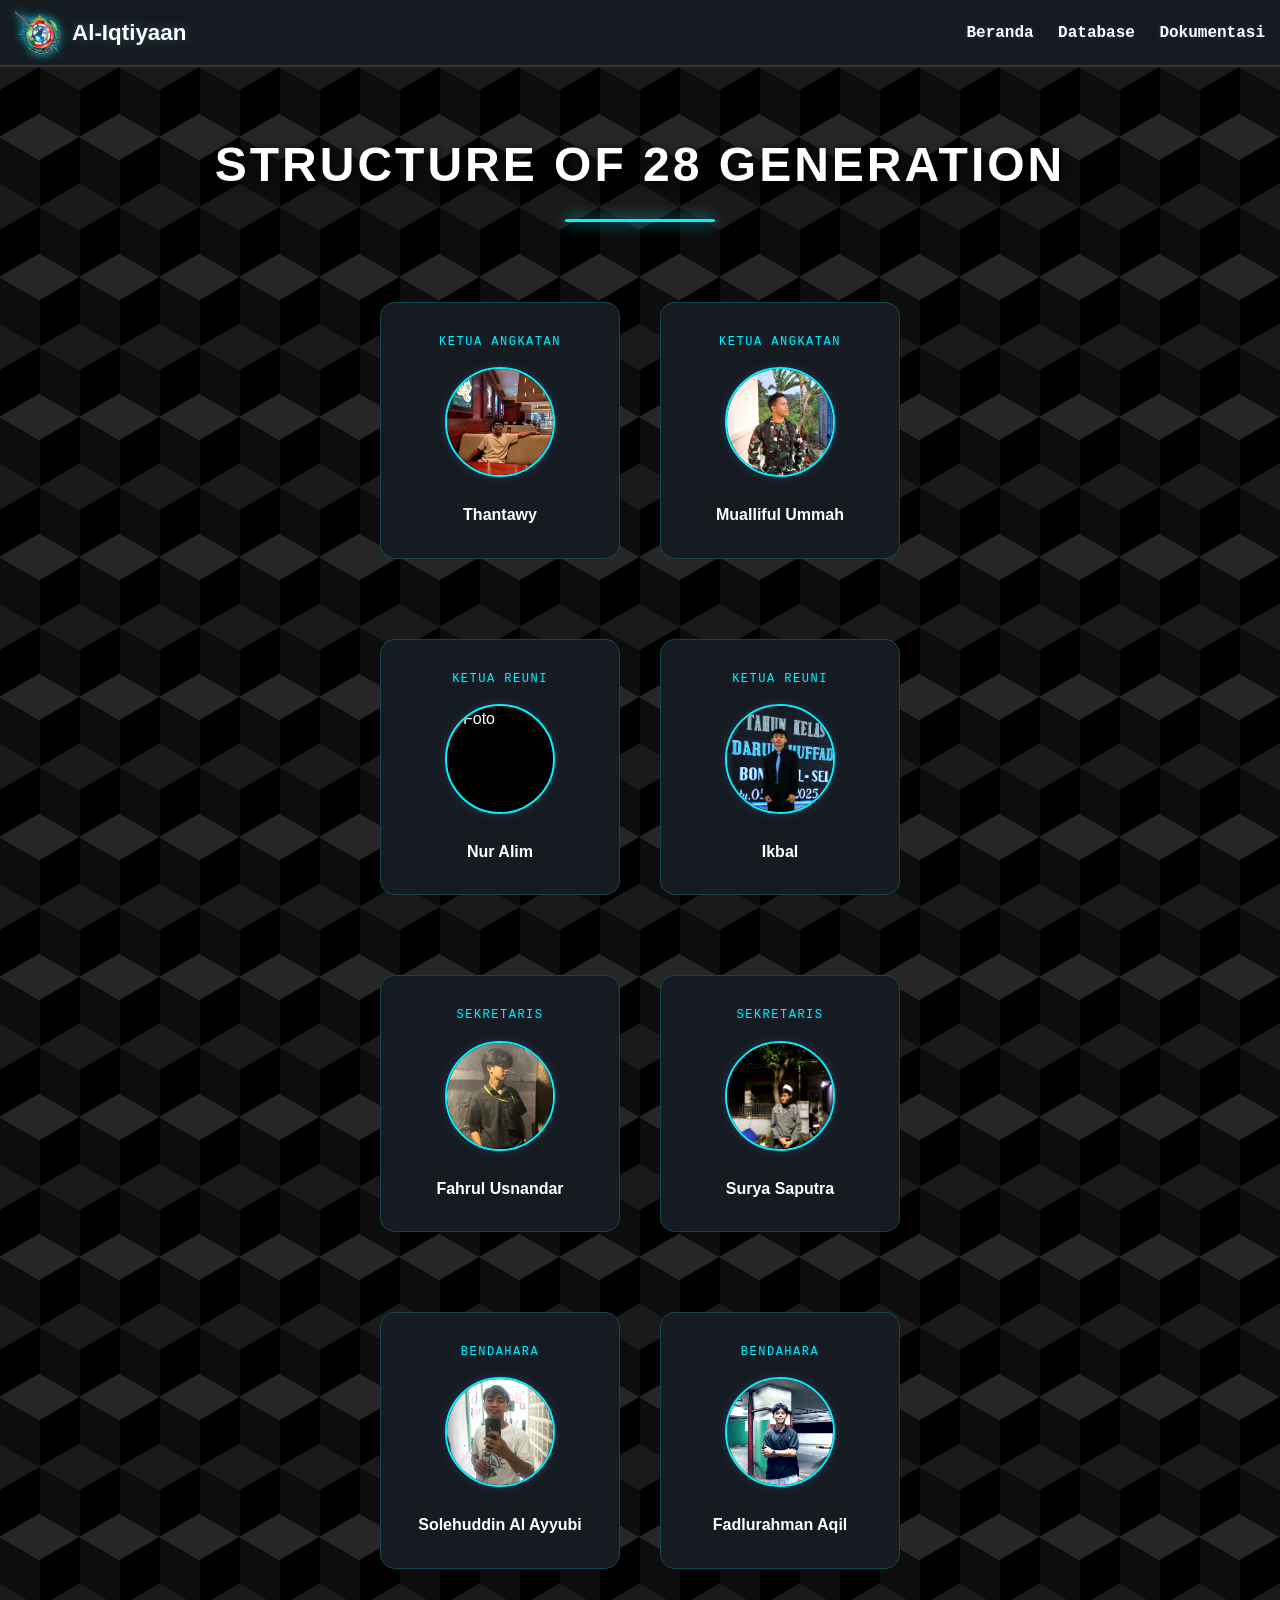
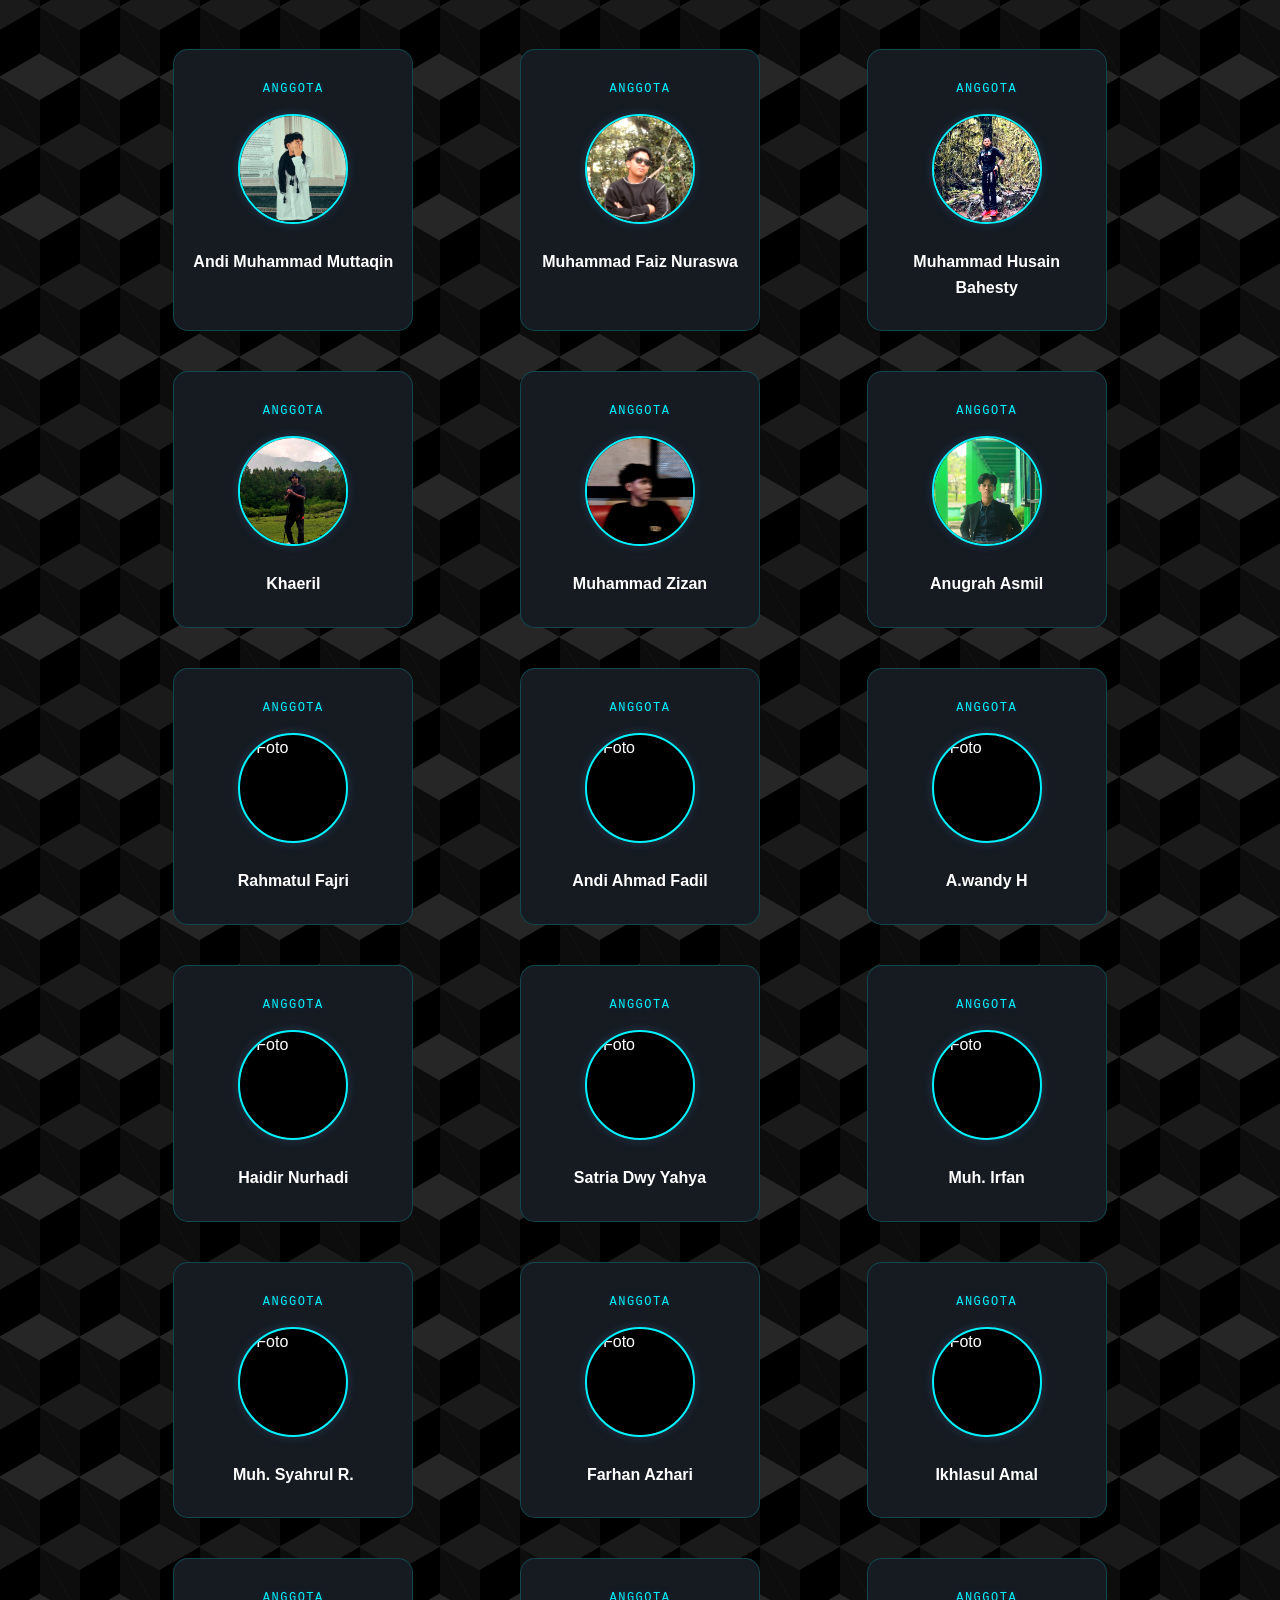
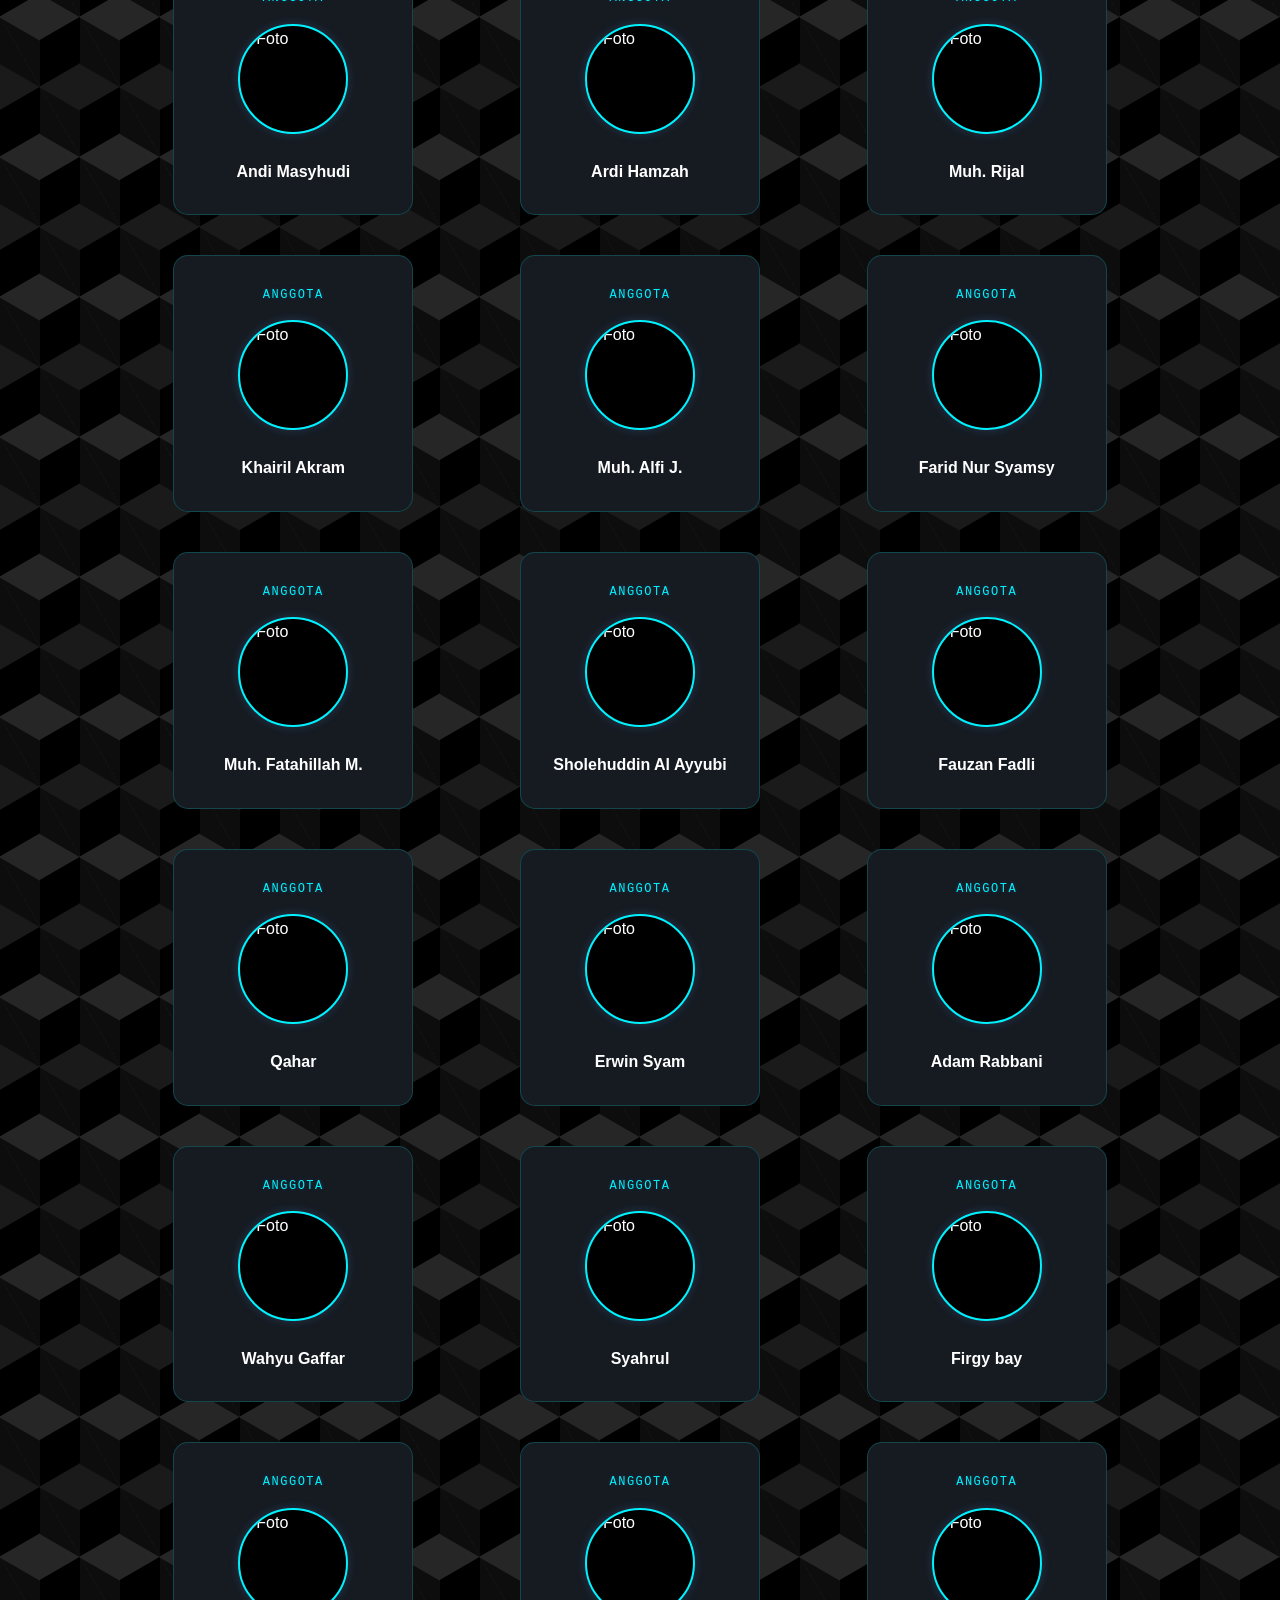
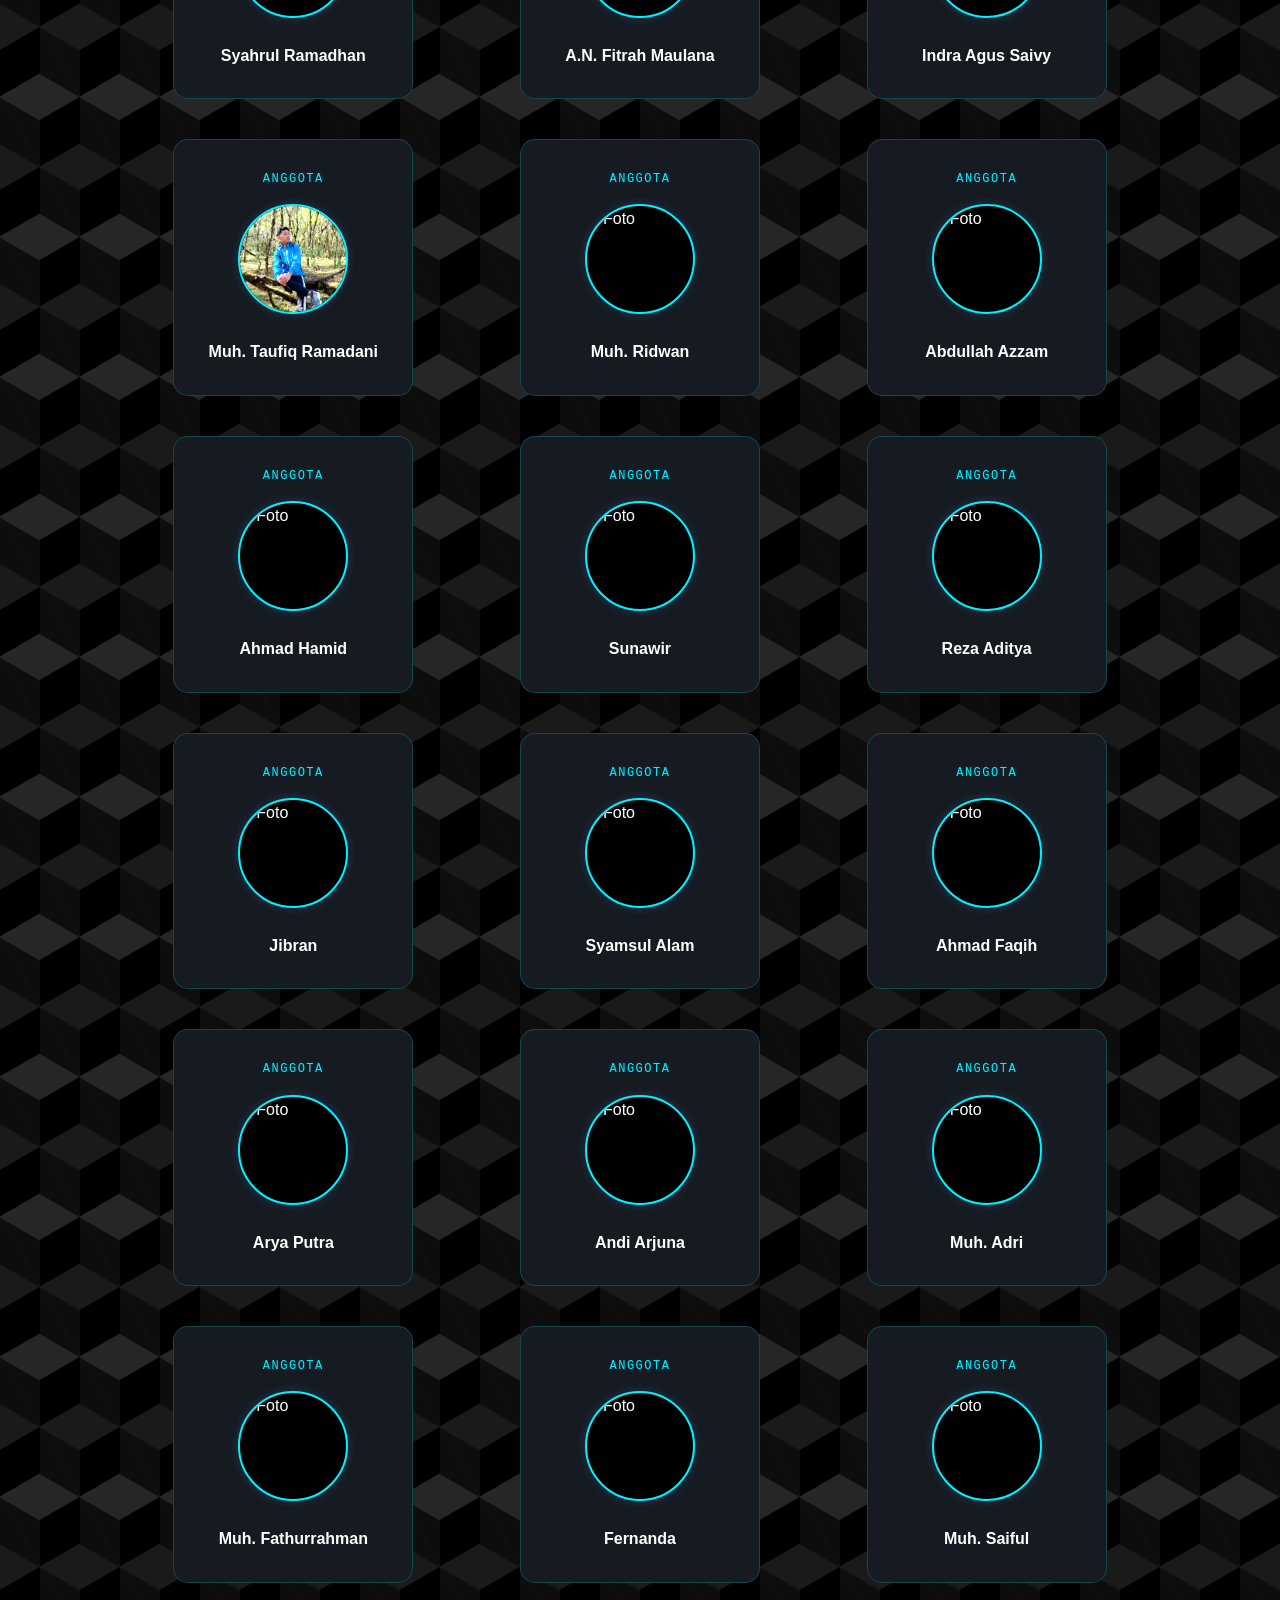
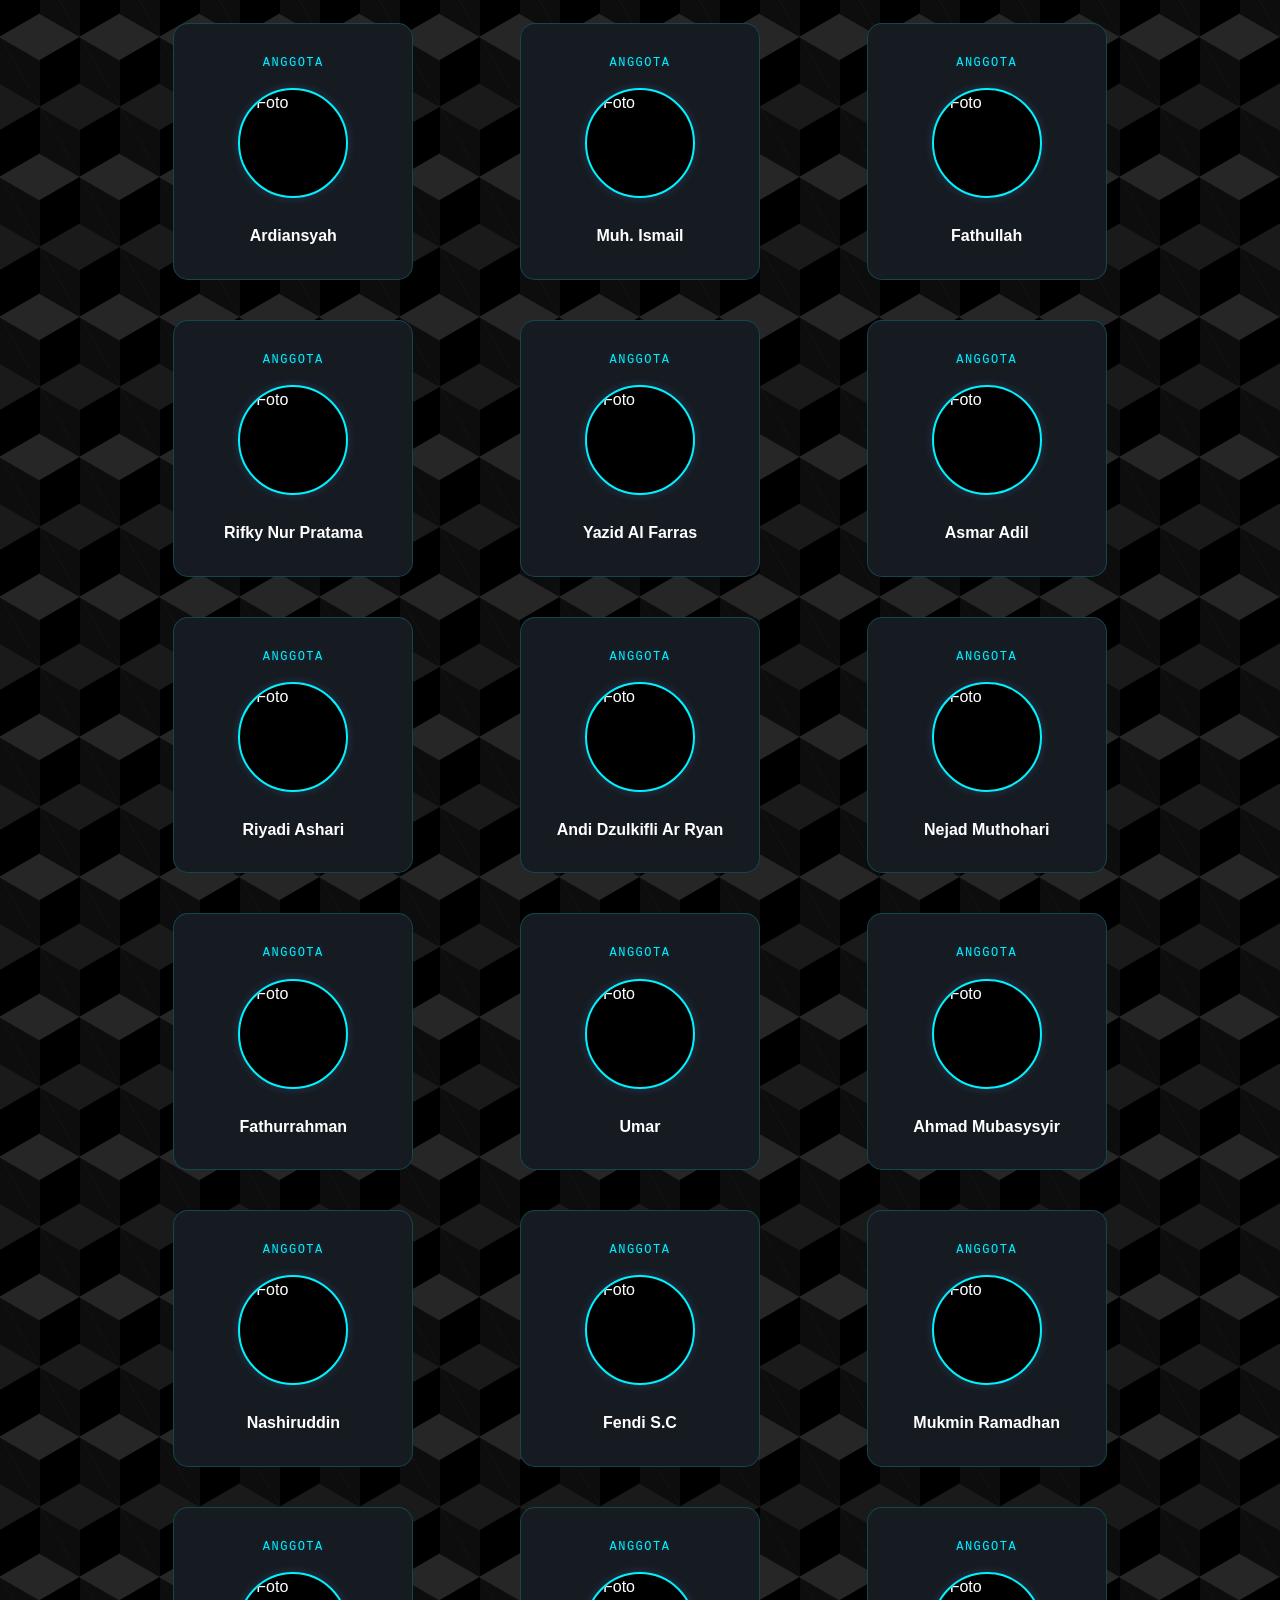
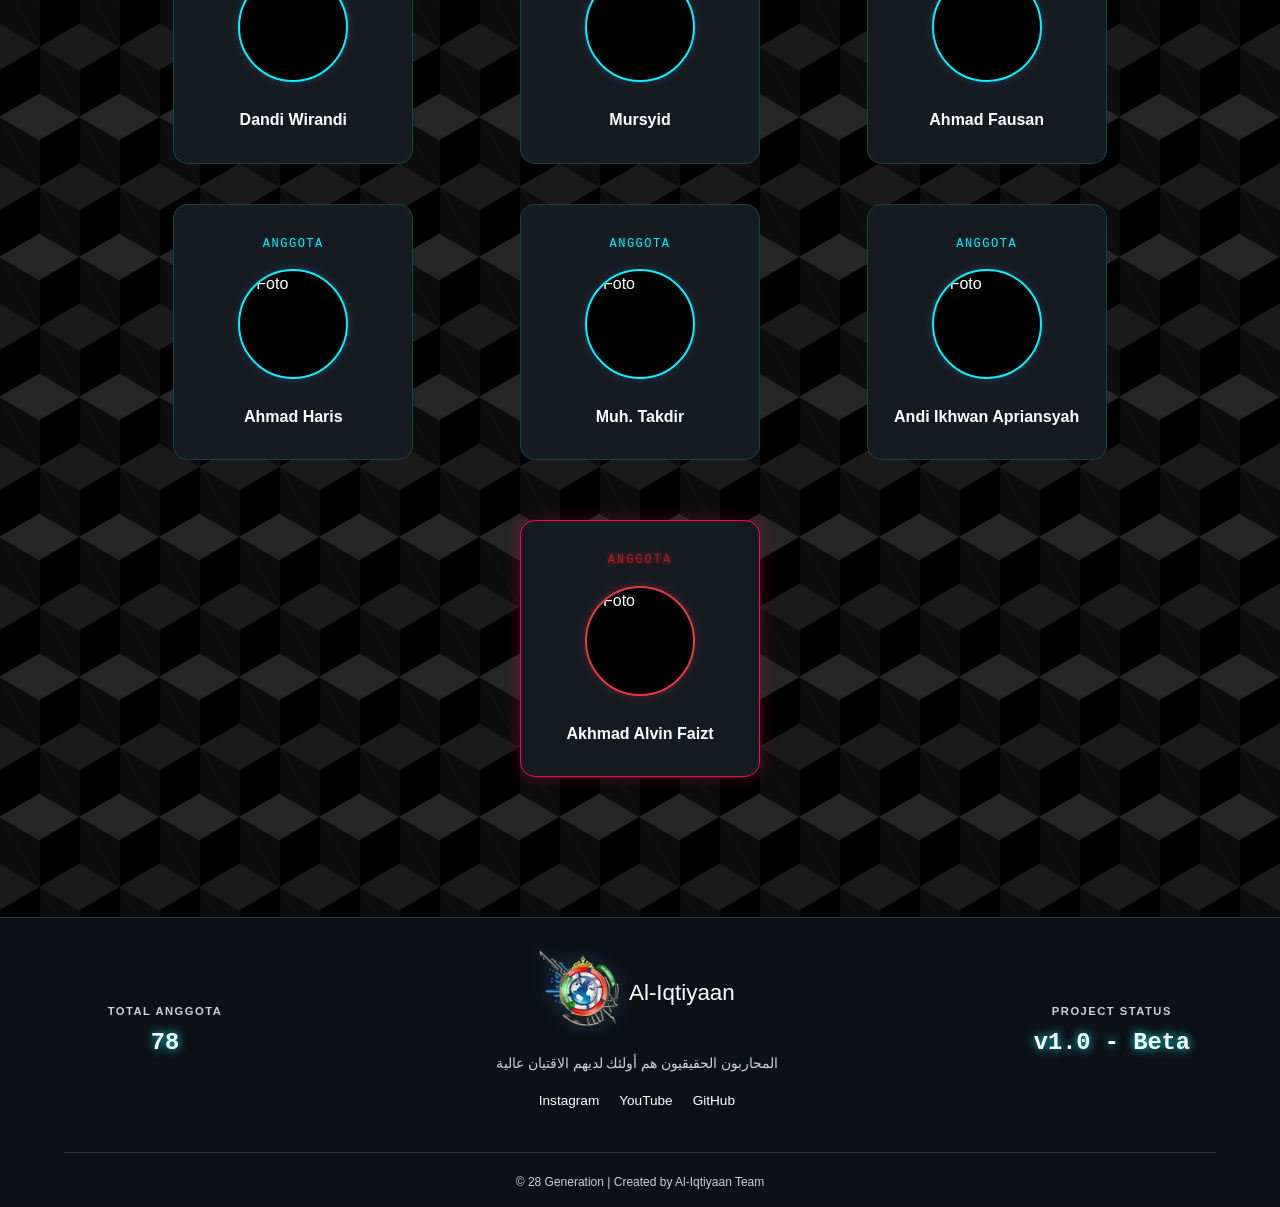
==== commit 2452decb: "tambah foto" ====
--- a/database.html
+++ b/database.html
@@ -254,8 +254,8 @@
                 </div>
                 <div class="member-card">
                     <span class="role">Anggota</span>
-                    <div class="photo-box-db"><img src="foto/default.jpg" alt="Foto"></div>
-                    <p class="member-name">Muh. Taufiq Ramadhan</p>
+                    <div class="photo-box-db"><img src="foto/taufiq.jpeg" alt="Foto"></div>
+                    <p class="member-name">Muh. Taufiq Ramadani</p>
                 </div>
                 <div class="member-card">
                     <span class="role">Anggota</span>
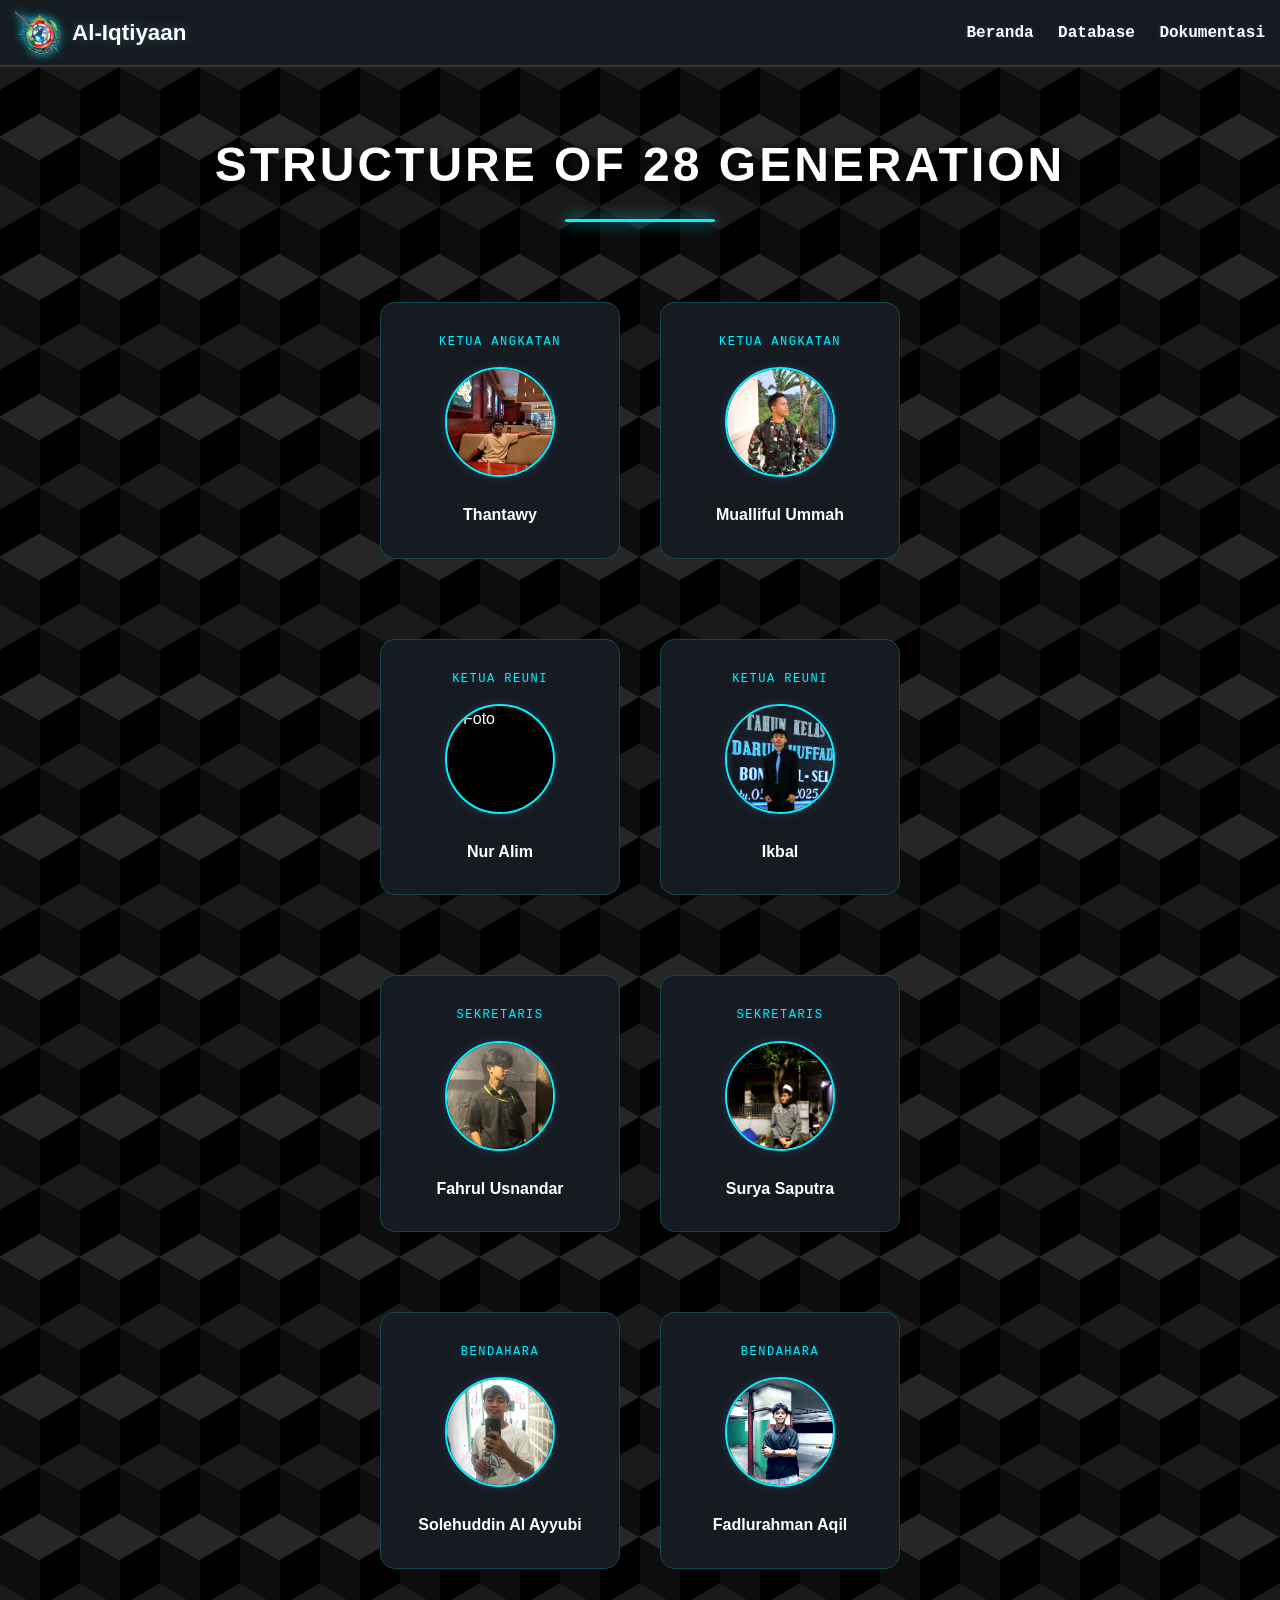
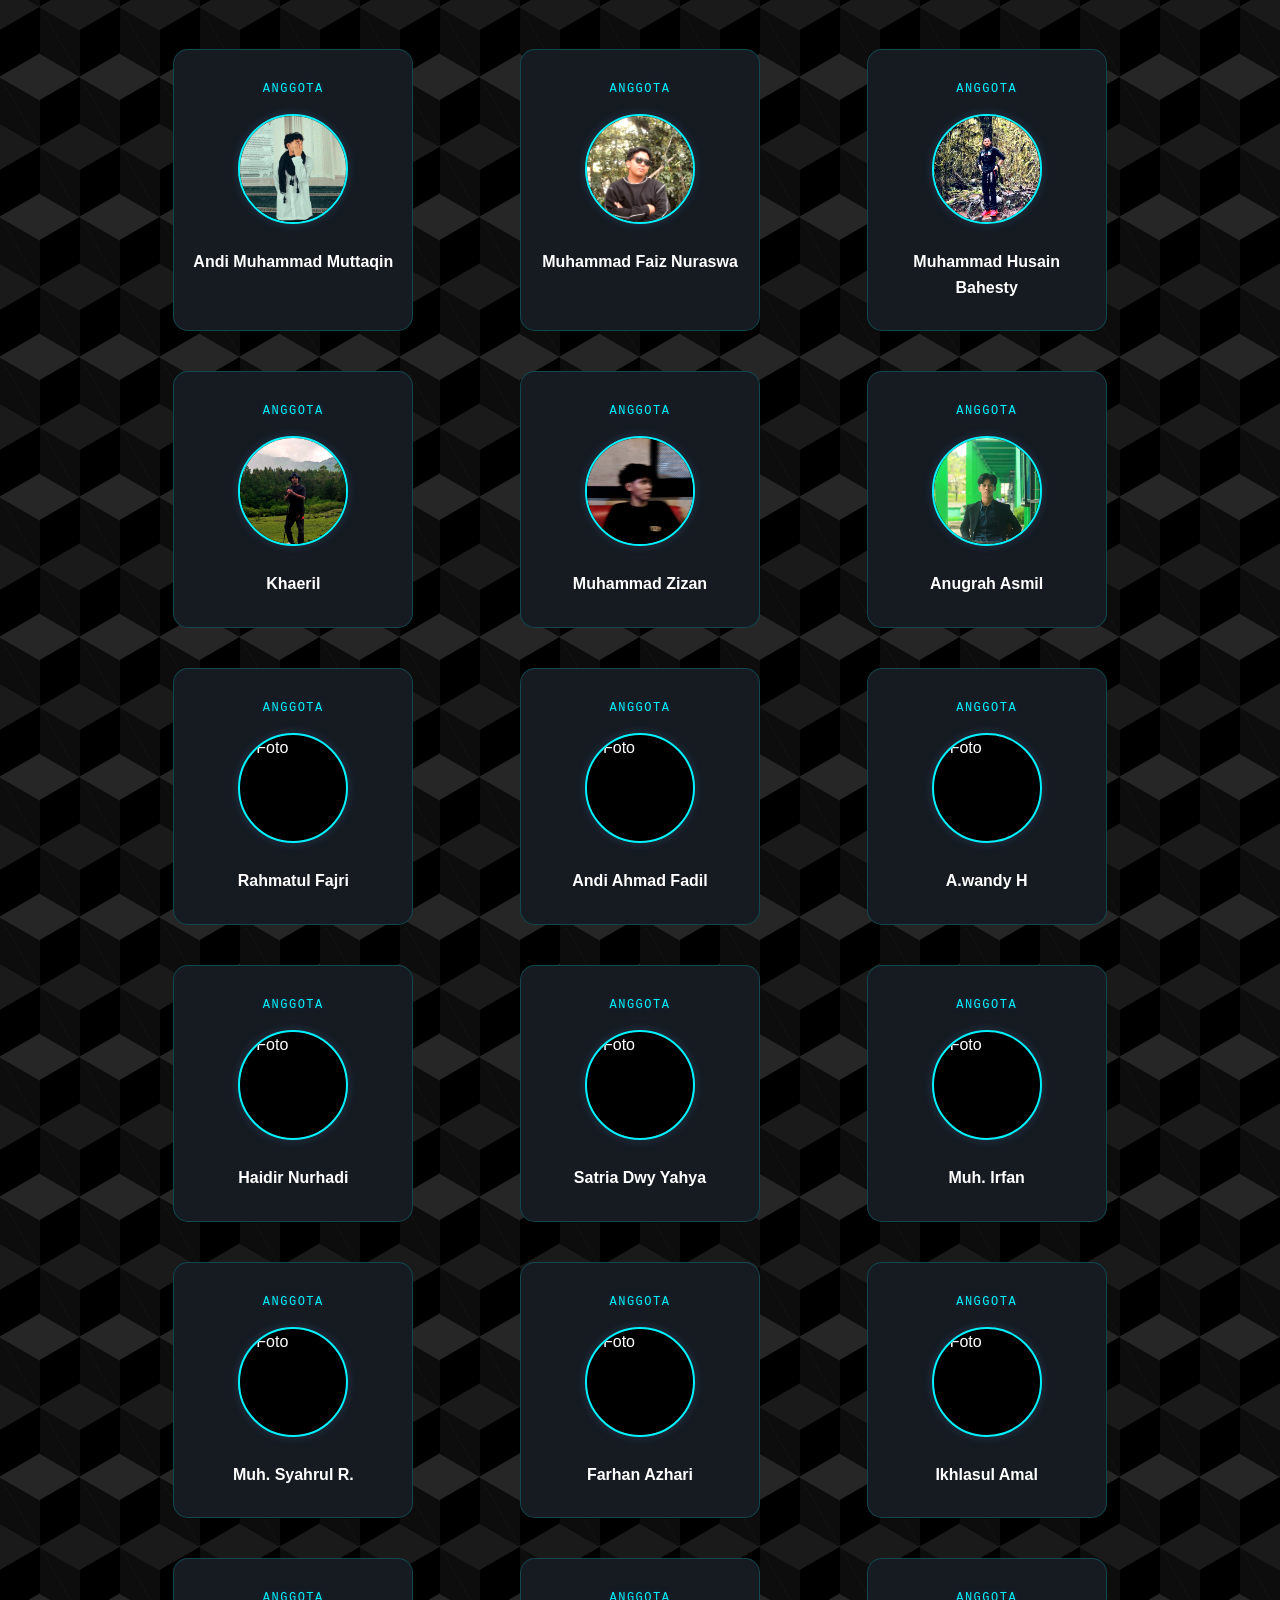
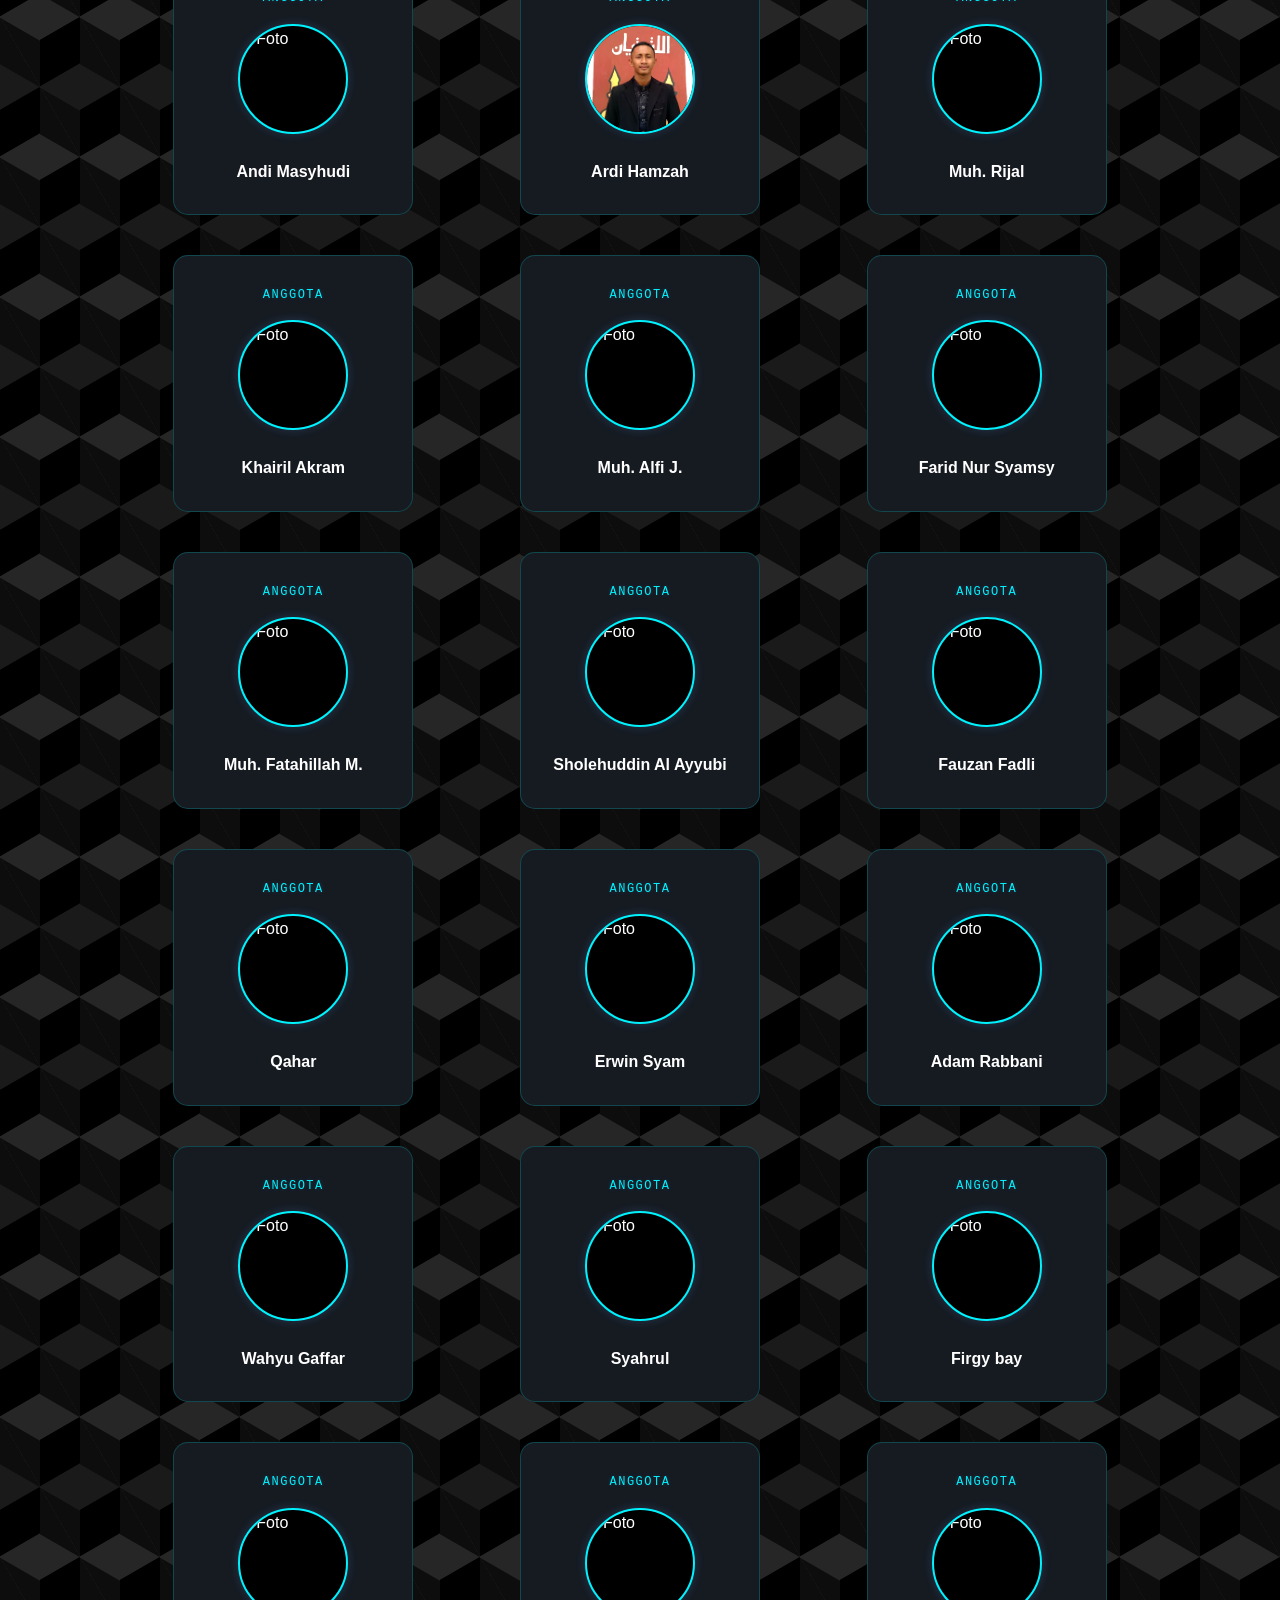
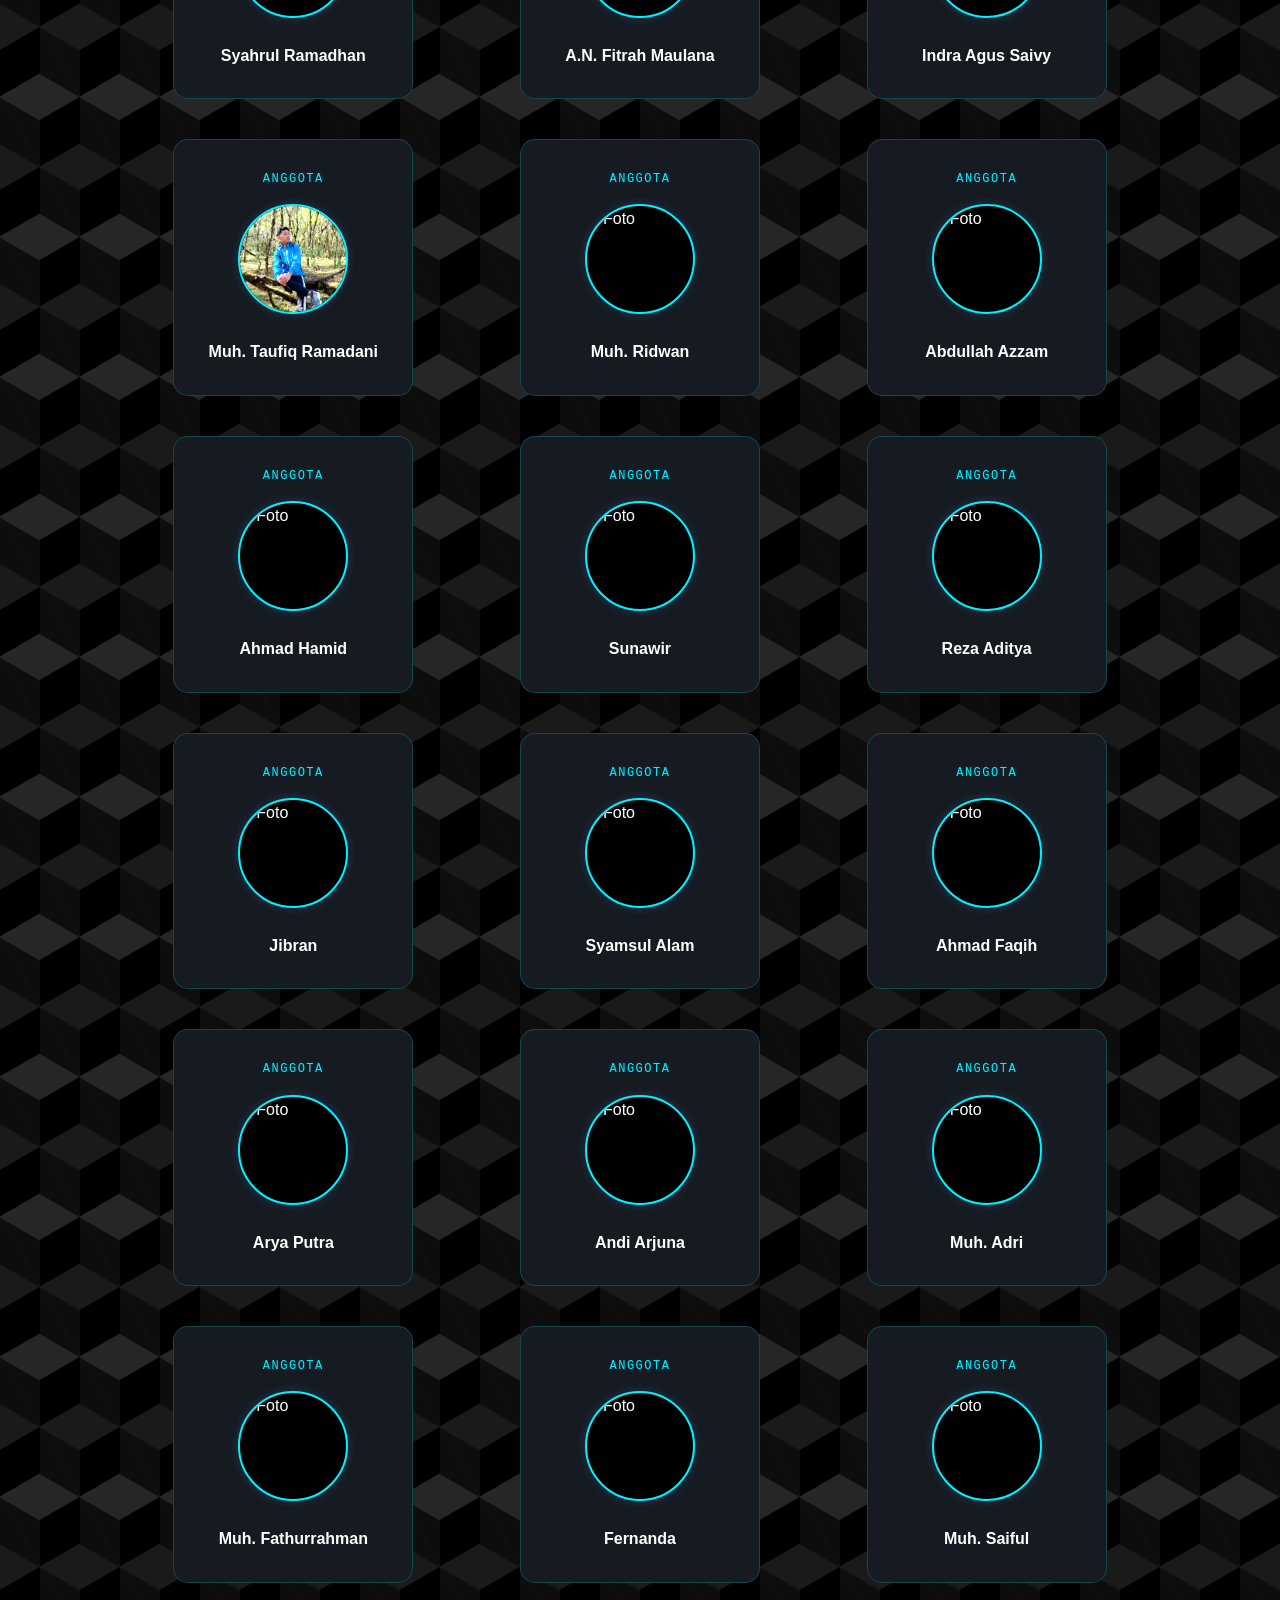
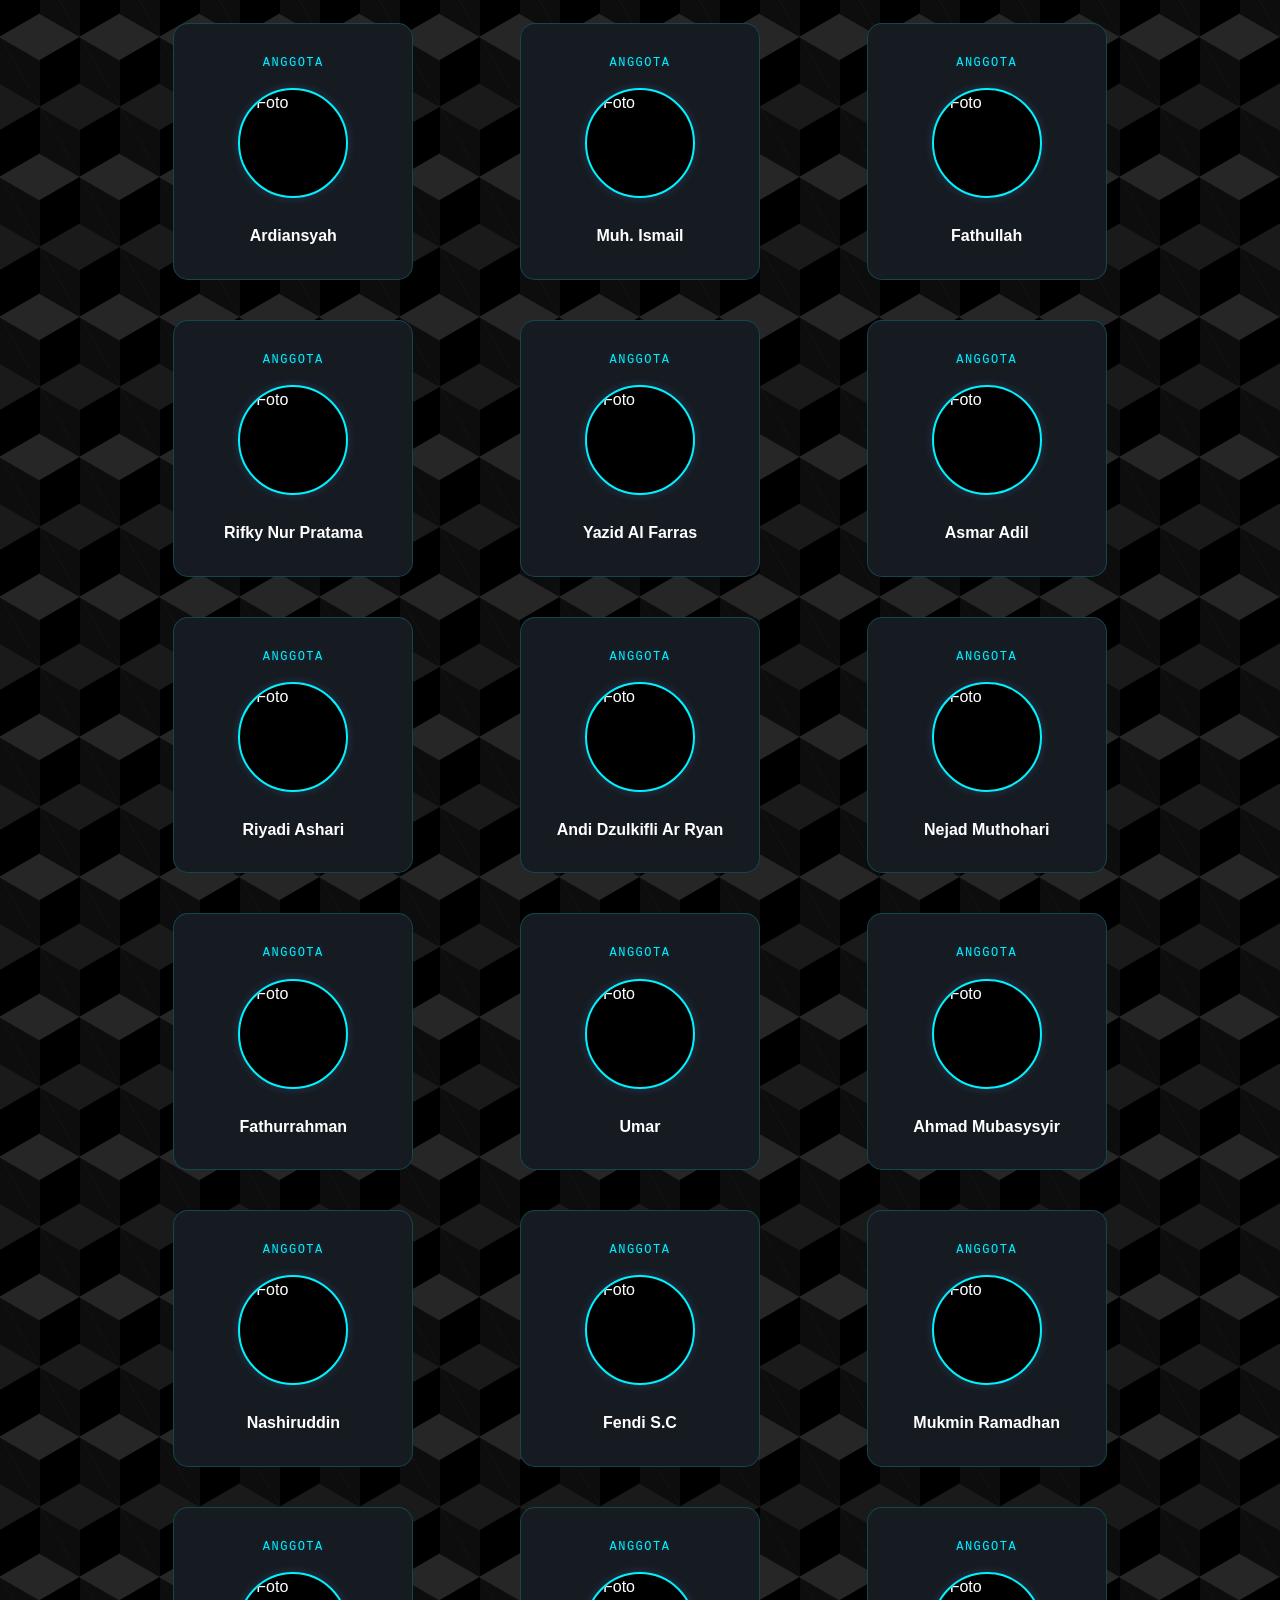
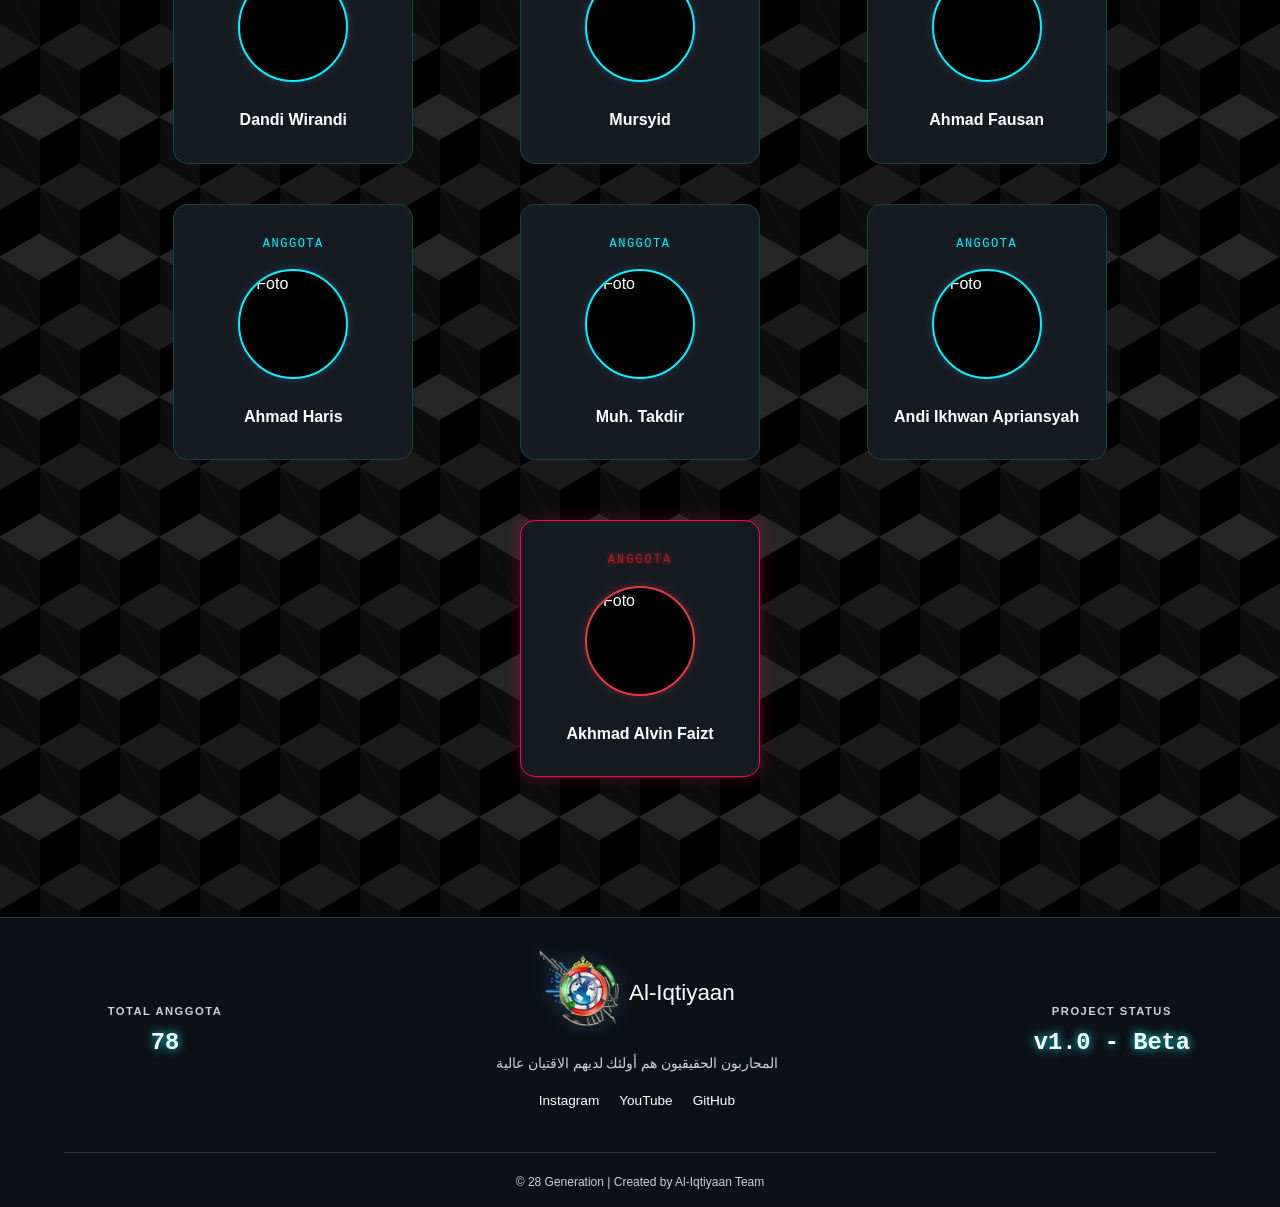
==== commit 5aaf91a7: "tambahan foto ardi" ====
--- a/database.html
+++ b/database.html
@@ -169,7 +169,7 @@
                 </div>
                 <div class="member-card">
                     <span class="role">Anggota</span>
-                    <div class="photo-box-db"><img src="foto/default.jpg" alt="Foto"></div>
+                    <div class="photo-box-db"><img src="foto/ardi.jpeg" alt="Foto"></div>
                     <p class="member-name">Ardi Hamzah</p>
                 </div>
                 <div class="member-card">
@@ -255,7 +255,7 @@
                 <div class="member-card">
                     <span class="role">Anggota</span>
                     <div class="photo-box-db"><img src="foto/taufiq.jpeg" alt="Foto"></div>
-                    <p class="member-name">Muh. Taufiq Ramadani</p>
+                    <p class="member-name"> Muh. Taufiq Ramadani </p>
                 </div>
                 <div class="member-card">
                     <span class="role">Anggota</span>
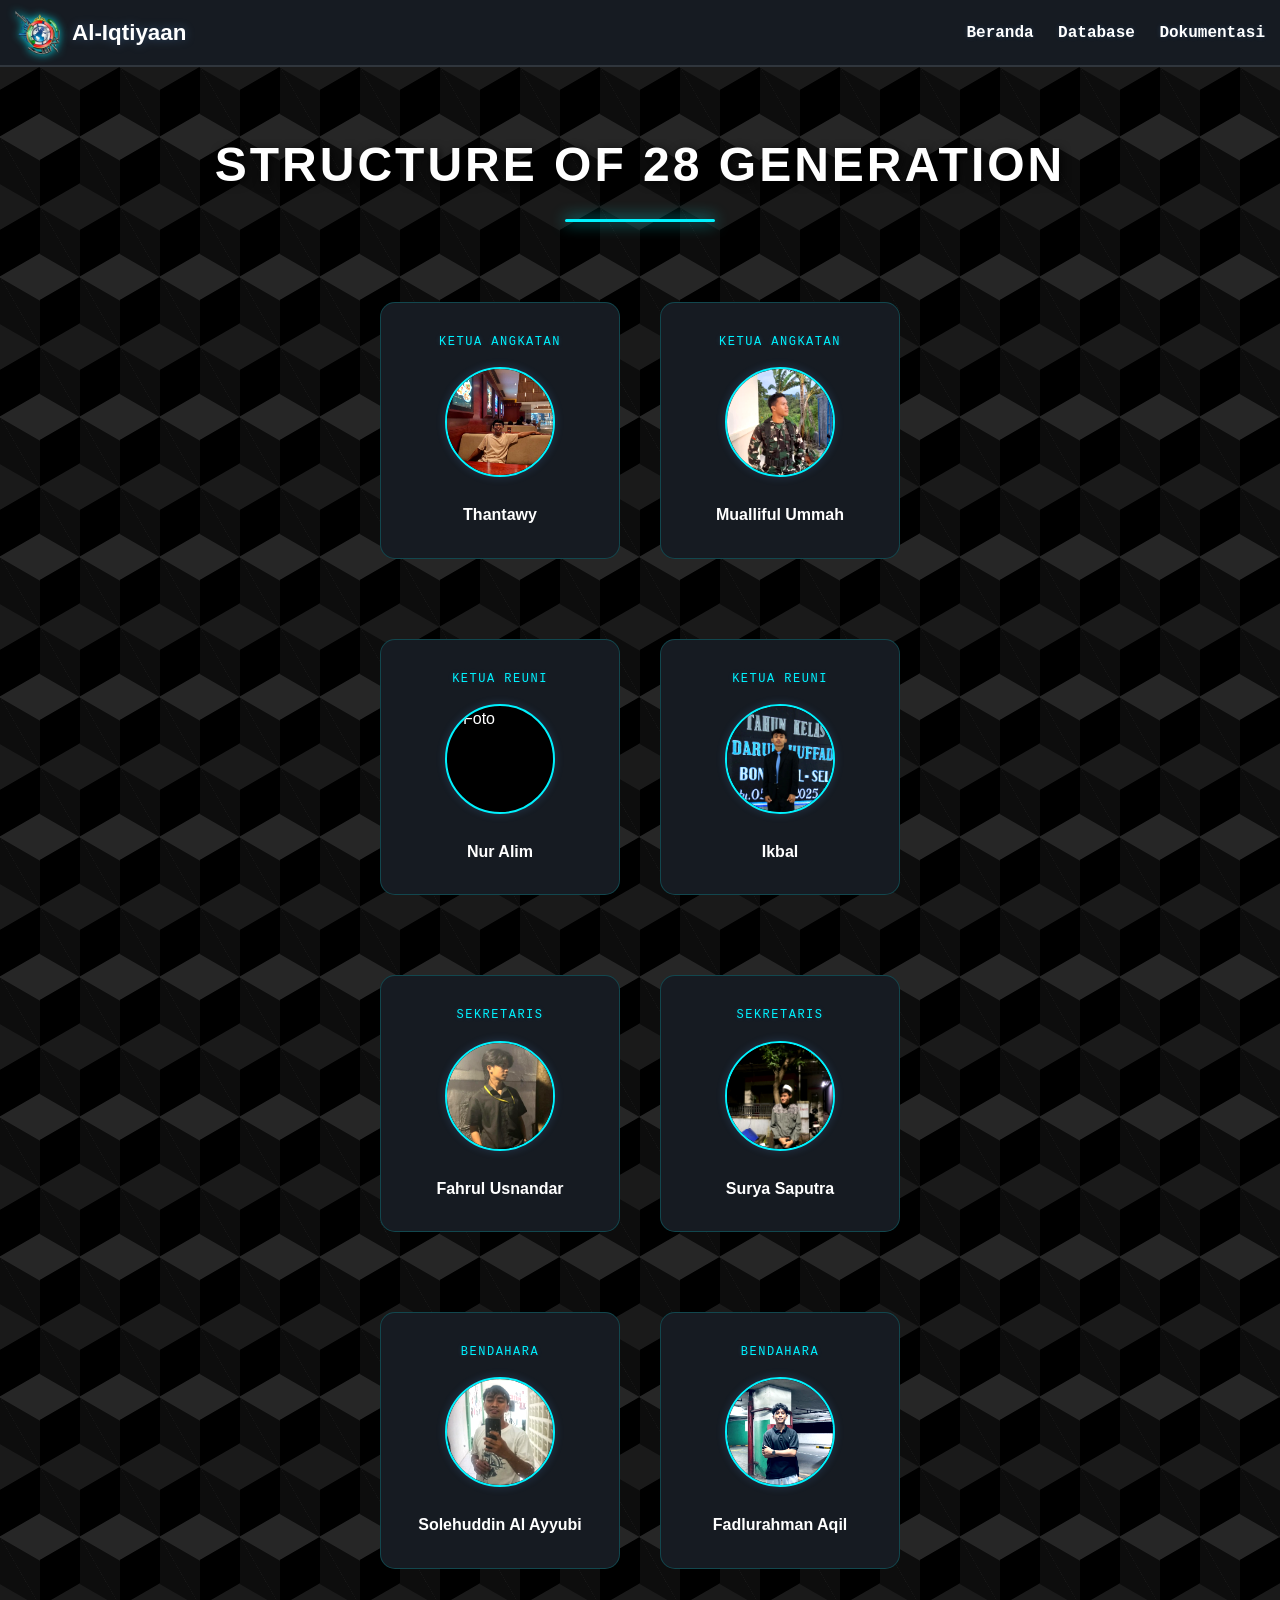
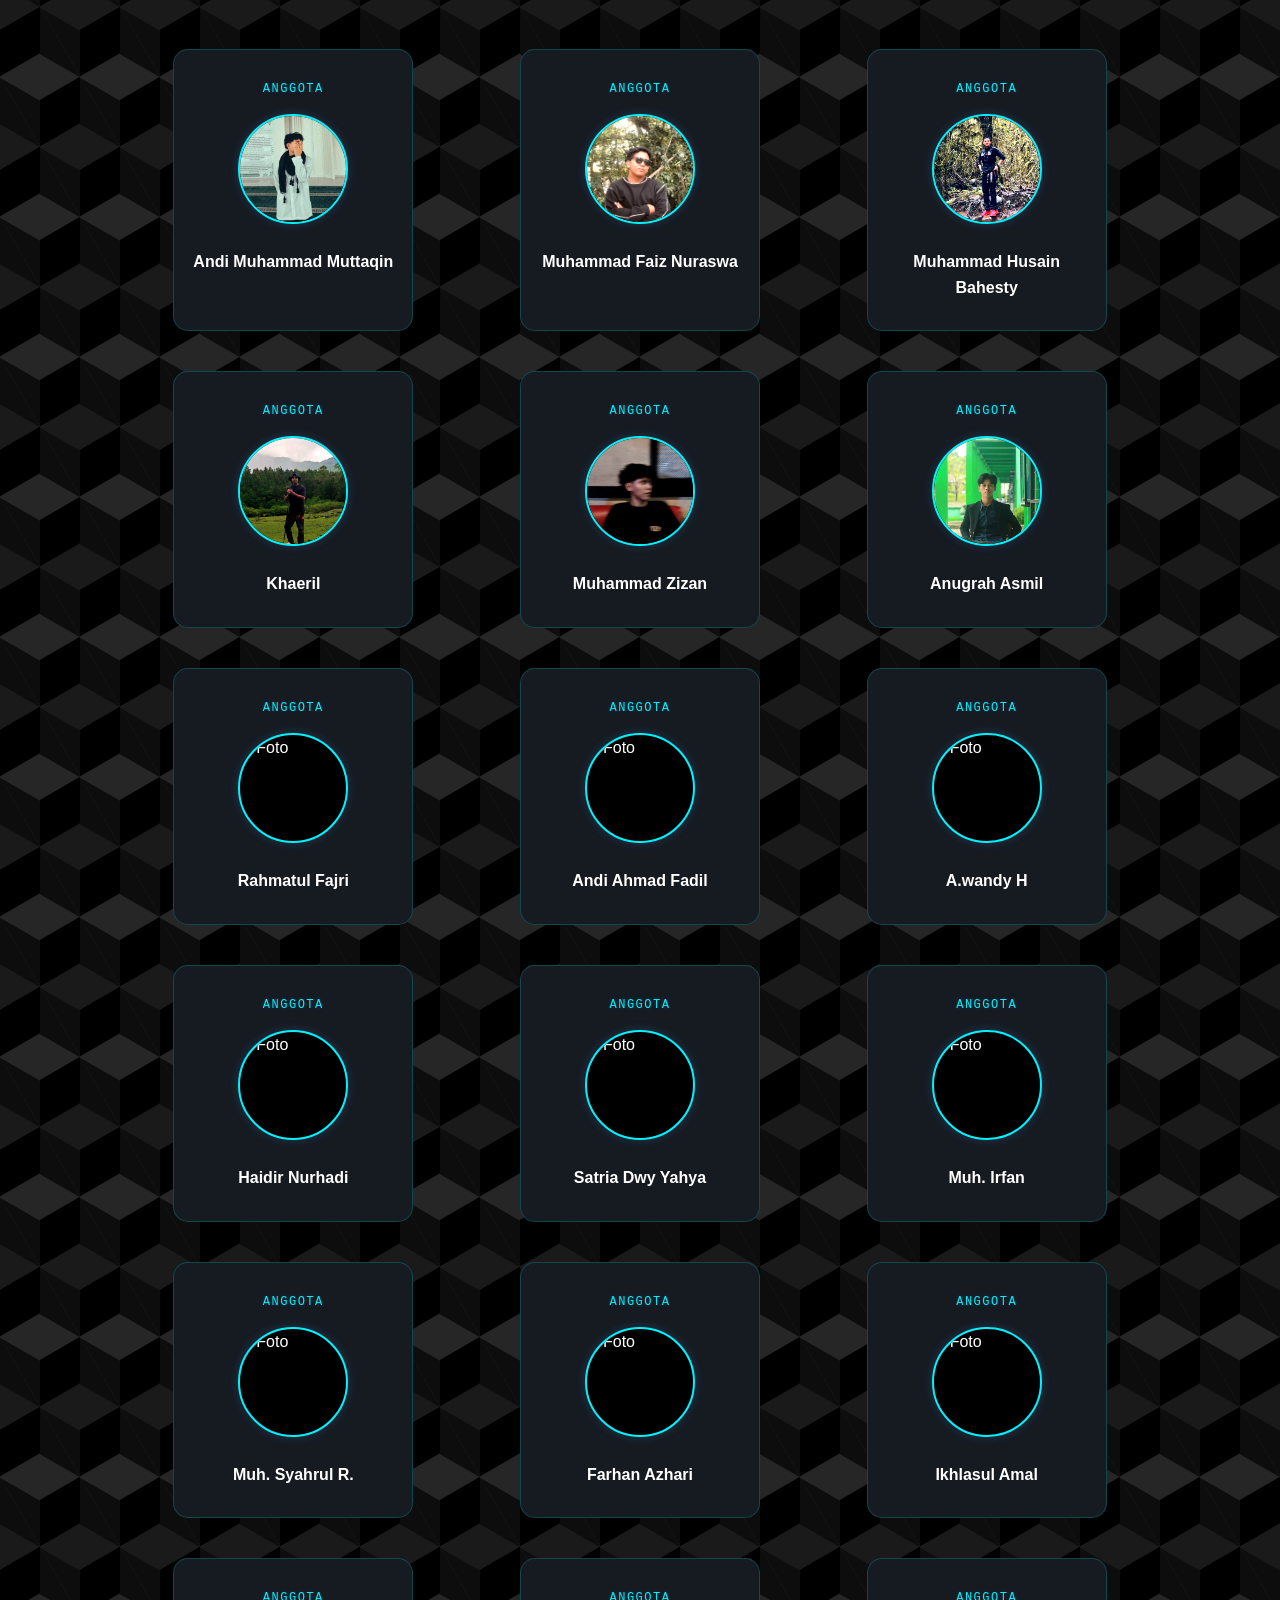
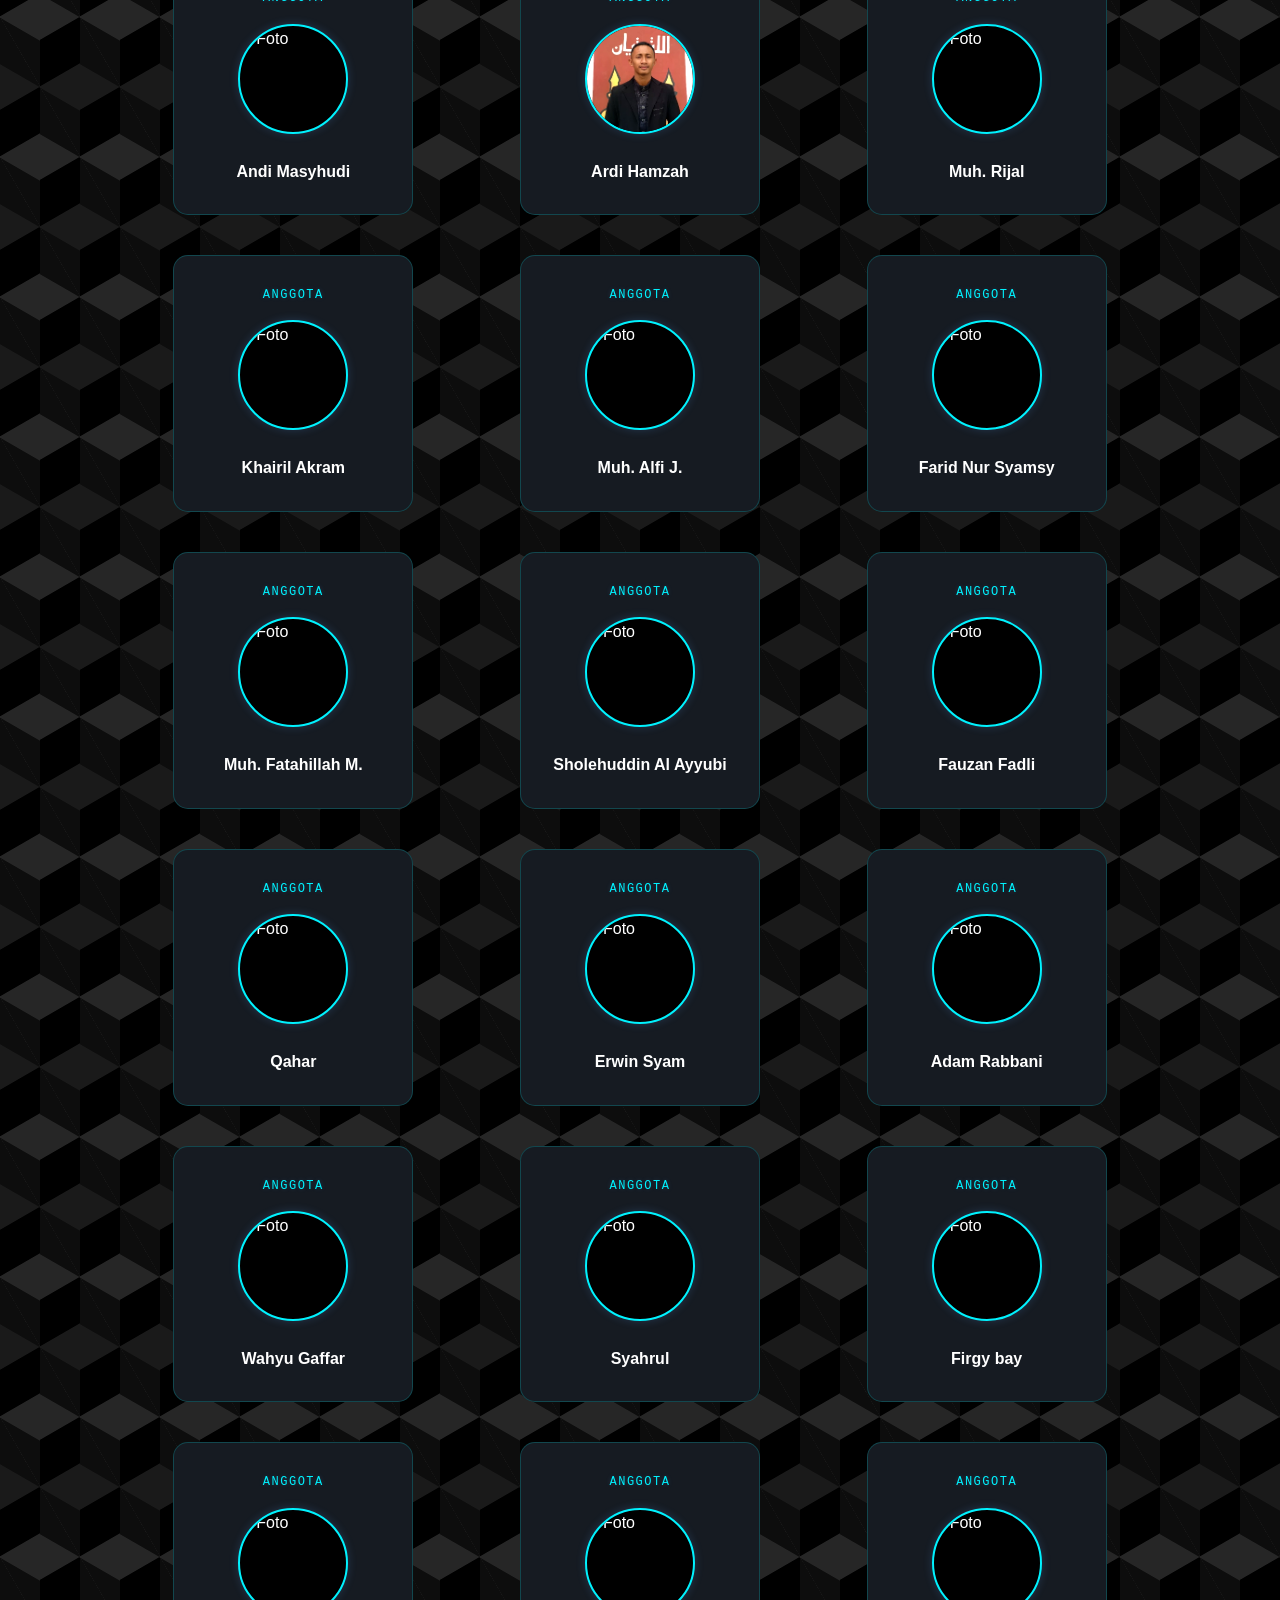
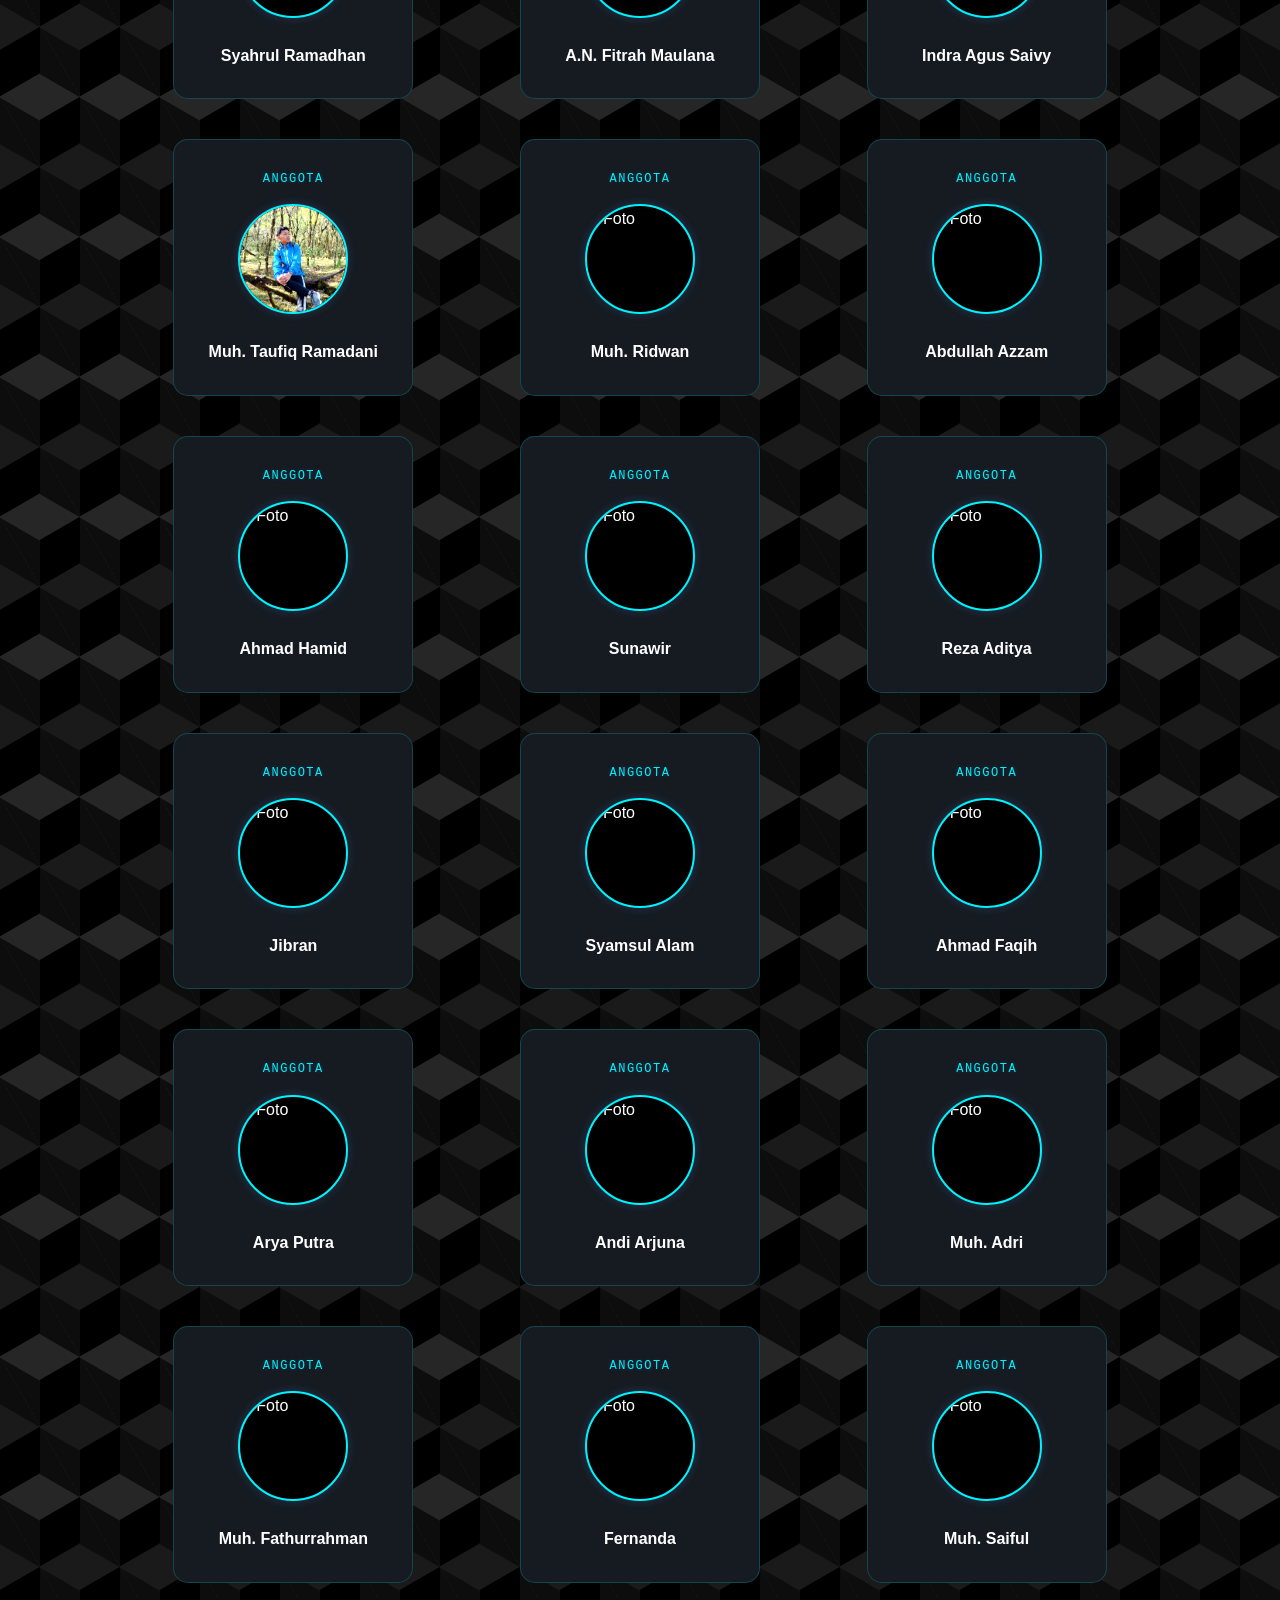
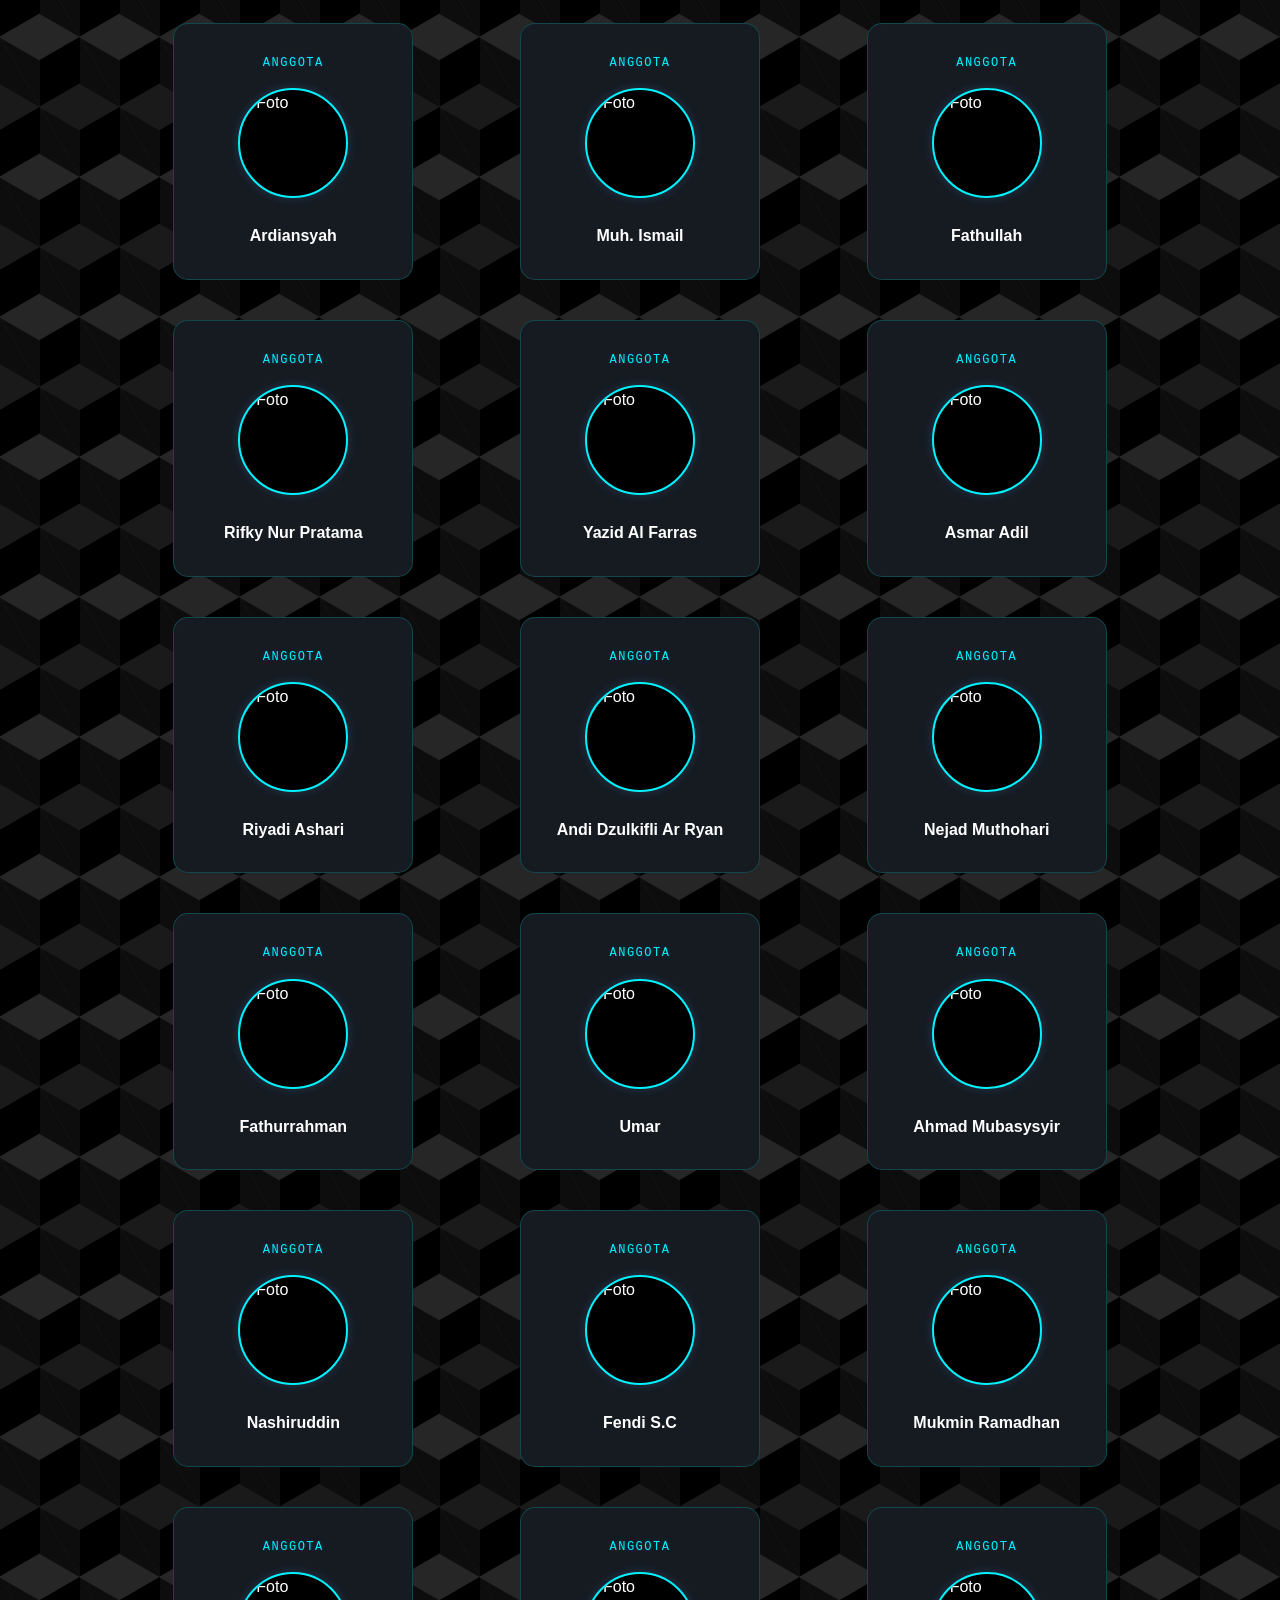
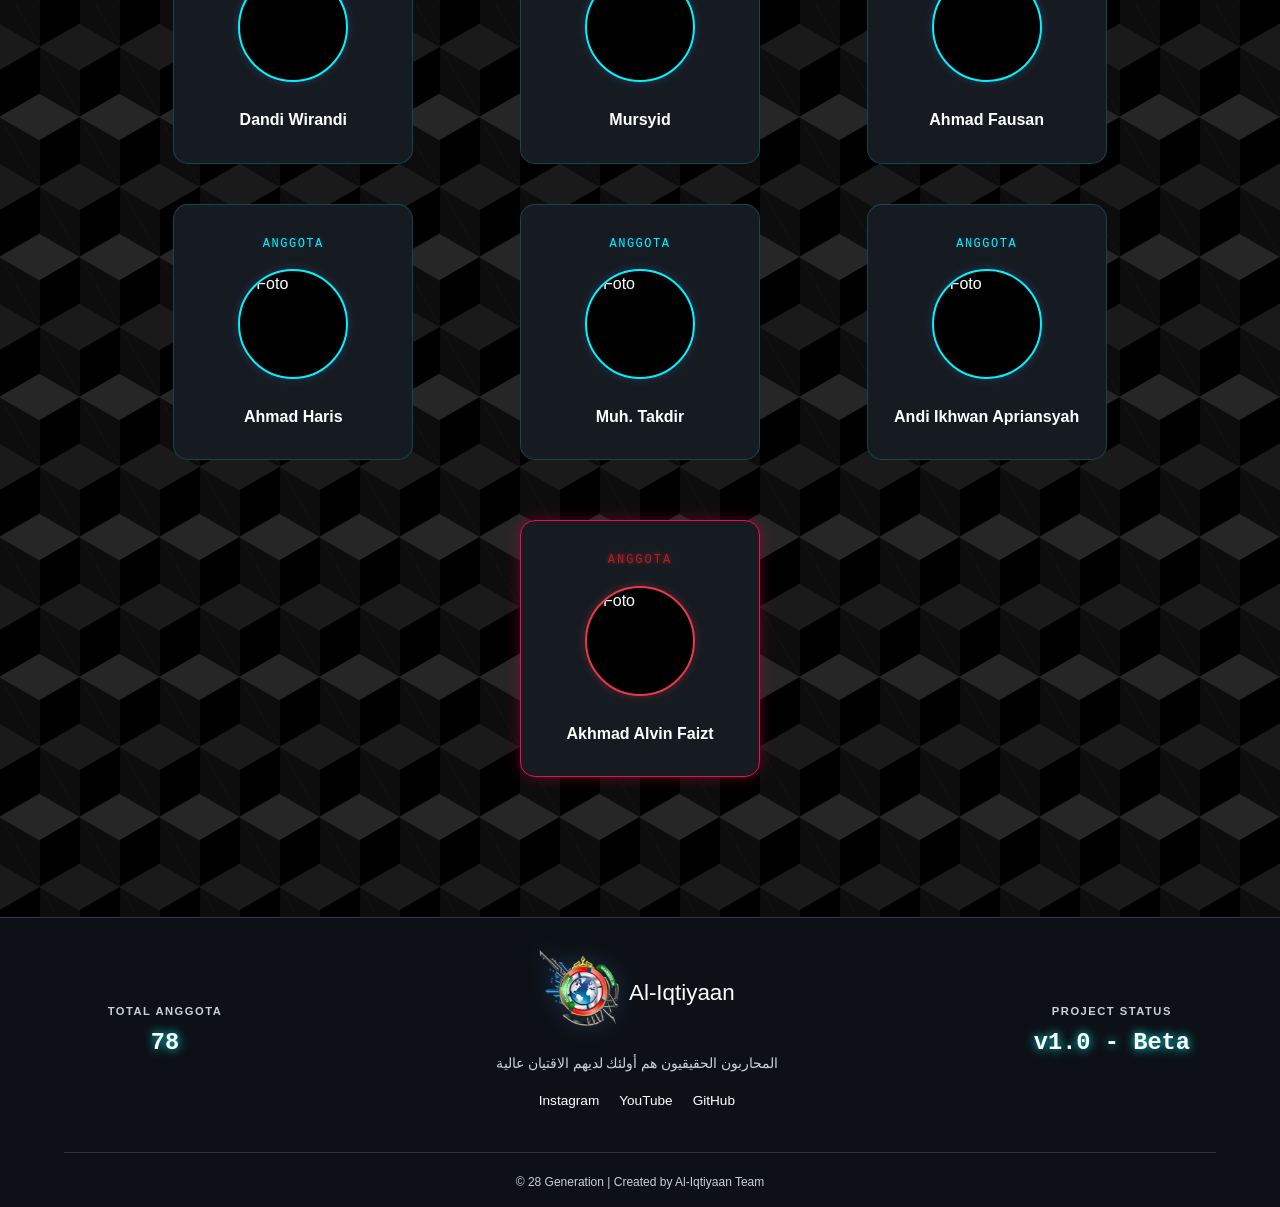
==== commit 026d60e2: "fix: reveal" ====
--- a/database.html
+++ b/database.html
@@ -30,12 +30,12 @@
         <div class="database-grid">
             <!-- 1. KETUA ANGKATAN -->
             <div class="role-group">
-                <div class="member-card">
+                <div class="member-card reveal">
                     <span class="role">Ketua Angkatan</span>
                     <div class="photo-box-db"><img src="foto/towy.jpeg" alt="Foto"></div>
                     <p class="member-name">Thantawy</p>
                 </div>
-                <div class="member-card">
+                <div class="member-card reveal">
                     <span class="role">Ketua Angkatan</span>
                     <div class="photo-box-db"><img src="foto/muallif2.jpeg" alt="Foto"></div>
                     <p class="member-name">Mualliful Ummah</p>
@@ -44,12 +44,12 @@
 
             <!-- 2. KETUA REUNI -->
             <div class="role-group">
-                <div class="member-card">
+                <div class="member-card reveal">
                     <span class="role">Ketua Reuni</span>
                     <div class="photo-box-db"><img src="foto/default.jpg" alt="Foto"></div>
                     <p class="member-name">Nur Alim</p>
                 </div>
-                <div class="member-card">
+                <div class="member-card reveal">
                     <span class="role">Ketua Reuni</span>
                     <div class="photo-box-db"><img src="foto/ikbal.jpeg" alt="Foto"></div>
                     <p class="member-name">Ikbal</p>
@@ -58,12 +58,12 @@
 
             <!-- 3. SEKRETARIS -->
             <div class="role-group">
-                <div class="member-card">
+                <div class="member-card reveal">
                     <span class="role">Sekretaris</span>
                     <div class="photo-box-db"><img src="foto/Fahrul.jpeg" alt="Foto"></div>
                     <p class="member-name">Fahrul Usnandar</p>
                 </div>
-                <div class="member-card">
+                <div class="member-card reveal">
                     <span class="role">Sekretaris</span>
                     <div class="photo-box-db"><img src="foto/surya.jpeg" alt="Foto"></div>
                     <p class="member-name">Surya Saputra</p>
@@ -72,12 +72,12 @@
 
             <!-- 4. BENDAHARA -->
             <div class="role-group">
-                <div class="member-card">
+                <div class="member-card reveal">
                     <span class="role">Bendahara</span>
                     <div class="photo-box-db"><img src="foto/sogo.jpeg" alt="Foto"></div>
                     <p class="member-name">Solehuddin Al Ayyubi</p>
                 </div>
-                <div class="member-card">
+                <div class="member-card reveal">
                     <span class="role">Bendahara</span>
                     <div class="photo-box-db"><img src="foto/aqil.jpeg" alt="Foto"></div>
                     <p class="member-name">Fadlurahman Aqil</p>
@@ -87,353 +87,353 @@
             <!-- 5. ANGGOTA (70 SLOT) -->
             <div class="role-group member-grid-container">
 
-                <div class="member-card">
+                <div class="member-card reveal">
                     <span class="role">Anggota</span>
                     <div class="photo-box-db"><img src="foto/tata.jpeg" alt="Foto"></div>
                     <p class="member-name">Andi Muhammad Muttaqin</p>
                 </div>
-                <div class="member-card">
+                <div class="member-card reveal">
                     <span class="role">Anggota</span>
                     <div class="photo-box-db"><img src="foto/Faiz Nuraswa.jpeg" alt="Foto"></div>
                     <p class="member-name">Muhammad Faiz Nuraswa</p>
                 </div>
-                <div class="member-card">
+                <div class="member-card reveal">
                     <span class="role">Anggota</span>
                     <div class="photo-box-db"><img src="foto/husain.jpeg" alt="Foto"></div>
                     <p class="member-name">Muhammad Husain Bahesty</p>
                 </div>
-                <div class="member-card">
+                <div class="member-card reveal">
                     <span class="role">Anggota</span>
                     <div class="photo-box-db"><img src="foto/khaeril.jpeg" alt="Foto"></div>
                     <p class="member-name">Khaeril</p>
                 </div>
-                <div class="member-card">
+                <div class="member-card reveal">
                     <span class="role">Anggota</span>
                     <div class="photo-box-db"><img src="foto/zizan.jpeg" alt="Foto"></div>
                     <p class="member-name">Muhammad Zizan</p>
                 </div>
-                <div class="member-card">
+                <div class="member-card reveal">
                     <span class="role">Anggota</span>
                     <div class="photo-box-db"><img src="foto/nugi.jpeg" alt="Foto"></div>
                     <p class="member-name">Anugrah Asmil</p>
                 </div>
-                <div class="member-card">
+                <div class="member-card reveal">
                     <span class="role">Anggota</span>
                     <div class="photo-box-db"><img src="foto/default.jpg" alt="Foto"></div>
                     <p class="member-name">Rahmatul Fajri</p>
                 </div>
-                <div class="member-card">
+                <div class="member-card reveal">
                     <span class="role">Anggota</span>
                     <div class="photo-box-db"><img src="foto/default.jpg" alt="Foto"></div>
                     <p class="member-name">Andi Ahmad Fadil</p>
                 </div>
-                <div class="member-card">
+                <div class="member-card reveal">
                     <span class="role">Anggota</span>
                     <div class="photo-box-db"><img src="foto/default.jpg" alt="Foto"></div>
                     <p class="member-name">A.wandy H</p>
                 </div>
-                <div class="member-card">
+                <div class="member-card reveal">
                     <span class="role">Anggota</span>
                     <div class="photo-box-db"><img src="foto/default.jpg" alt="Foto"></div>
                     <p class="member-name">Haidir Nurhadi</p>
                 </div>
-                <div class="member-card">
+                <div class="member-card reveal">
                     <span class="role">Anggota</span>
                     <div class="photo-box-db"><img src="foto/default.jpg" alt="Foto"></div>
                     <p class="member-name">Satria Dwy Yahya</p>
                 </div>
-                <div class="member-card">
+                <div class="member-card reveal">
                     <span class="role">Anggota</span>
                     <div class="photo-box-db"><img src="foto/default.jpg" alt="Foto"></div>
                     <p class="member-name">Muh. Irfan</p>
                 </div>
-                <div class="member-card">
+                <div class="member-card reveal">
                     <span class="role">Anggota</span>
                     <div class="photo-box-db"><img src="foto/default.jpg" alt="Foto"></div>
                     <p class="member-name">Muh. Syahrul R.</p>
                 </div>
-                <div class="member-card">
+                <div class="member-card reveal">
                     <span class="role">Anggota</span>
                     <div class="photo-box-db"><img src="foto/default.jpg" alt="Foto"></div>
                     <p class="member-name">Farhan Azhari</p>
                 </div>
-                <div class="member-card">
+                <div class="member-card reveal">
                     <span class="role">Anggota</span>
                     <div class="photo-box-db"><img src="foto/default.jpg" alt="Foto"></div>
                     <p class="member-name">Ikhlasul Amal</p>
                 </div>
-                <div class="member-card">
+                <div class="member-card reveal">
                     <span class="role">Anggota</span>
                     <div class="photo-box-db"><img src="foto/default.jpg" alt="Foto"></div>
                     <p class="member-name">Andi Masyhudi</p>
                 </div>
-                <div class="member-card">
+                <div class="member-card reveal">
                     <span class="role">Anggota</span>
                     <div class="photo-box-db"><img src="foto/ardi.jpeg" alt="Foto"></div>
                     <p class="member-name">Ardi Hamzah</p>
                 </div>
-                <div class="member-card">
+                <div class="member-card reveal">
                     <span class="role">Anggota</span>
                     <div class="photo-box-db"><img src="foto/default.jpg" alt="Foto"></div>
                     <p class="member-name">Muh. Rijal</p>
                 </div>
-                <div class="member-card">
+                <div class="member-card reveal">
                     <span class="role">Anggota</span>
                     <div class="photo-box-db"><img src="foto/default.jpg" alt="Foto"></div>
                     <p class="member-name">Khairil Akram</p>
                 </div>
-                <div class="member-card">
+                <div class="member-card reveal">
                     <span class="role">Anggota</span>
                     <div class="photo-box-db"><img src="foto/default.jpg" alt="Foto"></div>
                     <p class="member-name">Muh. Alfi J.</p>
                 </div>
-                <div class="member-card">
+                <div class="member-card reveal">
                     <span class="role">Anggota</span>
                     <div class="photo-box-db"><img src="foto/default.jpg" alt="Foto"></div>
                     <p class="member-name">Farid Nur Syamsy</p>
                 </div>
-                <div class="member-card">
+                <div class="member-card reveal">
                     <span class="role">Anggota</span>
                     <div class="photo-box-db"><img src="foto/default.jpg" alt="Foto"></div>
                     <p class="member-name">Muh. Fatahillah M.</p>
                 </div>
-                <div class="member-card">
+                <div class="member-card reveal">
                     <span class="role">Anggota</span>
                     <div class="photo-box-db"><img src="foto/default.jpg" alt="Foto"></div>
                     <p class="member-name">Sholehuddin Al Ayyubi</p>
                 </div>
-                <div class="member-card">
+                <div class="member-card reveal">
                     <span class="role">Anggota</span>
                     <div class="photo-box-db"><img src="foto/default.jpg" alt="Foto"></div>
                     <p class="member-name">Fauzan Fadli</p>
                 </div>
-                <div class="member-card">
+                <div class="member-card reveal">
                     <span class="role">Anggota</span>
                     <div class="photo-box-db"><img src="foto/default.jpg" alt="Foto"></div>
                     <p class="member-name">Qahar</p>
                 </div>
-                <div class="member-card">
+                <div class="member-card reveal">
                     <span class="role">Anggota</span>
                     <div class="photo-box-db"><img src="foto/default.jpg" alt="Foto"></div>
                     <p class="member-name">Erwin Syam</p>
                 </div>
-                <div class="member-card">
+                <div class="member-card reveal">
                     <span class="role">Anggota</span>
                     <div class="photo-box-db"><img src="foto/default.jpg" alt="Foto"></div>
                     <p class="member-name">Adam Rabbani</p>
                 </div>
-                <div class="member-card">
+                <div class="member-card reveal">
                     <span class="role">Anggota</span>
                     <div class="photo-box-db"><img src="foto/default.jpg" alt="Foto"></div>
                     <p class="member-name">Wahyu Gaffar</p>
                 </div>
-                <div class="member-card">
+                <div class="member-card reveal">
                     <span class="role">Anggota</span>
                     <div class="photo-box-db"><img src="foto/default.jpg" alt="Foto"></div>
                     <p class="member-name">Syahrul</p>
                 </div>
-                <div class="member-card">
+                <div class="member-card reveal">
                     <span class="role">Anggota</span>
                     <div class="photo-box-db"><img src="foto/default.jpg" alt="Foto"></div>
                     <p class="member-name">Firgy bay</p>
                 </div>
-                <div class="member-card">
+                <div class="member-card reveal">
                     <span class="role">Anggota</span>
                     <div class="photo-box-db"><img src="foto/default.jpg" alt="Foto"></div>
                     <p class="member-name">Syahrul Ramadhan</p>
                 </div>
-                <div class="member-card">
+                <div class="member-card reveal">
                     <span class="role">Anggota</span>
                     <div class="photo-box-db"><img src="foto/default.jpg" alt="Foto"></div>
                     <p class="member-name">A.N. Fitrah Maulana</p>
                 </div>
-                <div class="member-card">
+                <div class="member-card reveal">
                     <span class="role">Anggota</span>
                     <div class="photo-box-db"><img src="foto/default.jpg" alt="Foto"></div>
                     <p class="member-name">Indra Agus Saivy</p>
                 </div>
-                <div class="member-card">
+                <div class="member-card reveal">
                     <span class="role">Anggota</span>
                     <div class="photo-box-db"><img src="foto/taufiq.jpeg" alt="Foto"></div>
                     <p class="member-name"> Muh. Taufiq Ramadani </p>
                 </div>
-                <div class="member-card">
+                <div class="member-card reveal">
                     <span class="role">Anggota</span>
                     <div class="photo-box-db"><img src="foto/default.jpg" alt="Foto"></div>
                     <p class="member-name">Muh. Ridwan</p>
                 </div>
-                <div class="member-card">
+                <div class="member-card reveal">
                     <span class="role">Anggota</span>
                     <div class="photo-box-db"><img src="foto/default.jpg" alt="Foto"></div>
                     <p class="member-name">Abdullah Azzam</p>
                 </div>
-                <div class="member-card">
+                <div class="member-card reveal">
                     <span class="role">Anggota</span>
                     <div class="photo-box-db"><img src="foto/default.jpg" alt="Foto"></div>
                     <p class="member-name">Ahmad Hamid</p>
                 </div>
-                <div class="member-card">
+                <div class="member-card reveal">
                     <span class="role">Anggota</span>
                     <div class="photo-box-db"><img src="foto/default.jpg" alt="Foto"></div>
                     <p class="member-name">Sunawir</p>
                 </div>
-                <div class="member-card">
+                <div class="member-card reveal">
                     <span class="role">Anggota</span>
                     <div class="photo-box-db"><img src="foto/default.jpg" alt="Foto"></div>
                     <p class="member-name">Reza Aditya</p>
                 </div>
-                <div class="member-card">
+                <div class="member-card reveal">
                     <span class="role">Anggota</span>
                     <div class="photo-box-db"><img src="foto/default.jpg" alt="Foto"></div>
                     <p class="member-name">Jibran</p>
                 </div>
-                <div class="member-card">
+                <div class="member-card reveal">
                     <span class="role">Anggota</span>
                     <div class="photo-box-db"><img src="foto/default.jpg" alt="Foto"></div>
                     <p class="member-name">Syamsul Alam</p>
                 </div>
-                <div class="member-card">
+                <div class="member-card reveal">
                     <span class="role">Anggota</span>
                     <div class="photo-box-db"><img src="foto/default.jpg" alt="Foto"></div>
                     <p class="member-name">Ahmad Faqih</p>
                 </div>
-                <div class="member-card">
+                <div class="member-card reveal">
                     <span class="role">Anggota</span>
                     <div class="photo-box-db"><img src="foto/default.jpg" alt="Foto"></div>
                     <p class="member-name">Arya Putra</p>
                 </div>
-                <div class="member-card">
+                <div class="member-card reveal">
                     <span class="role">Anggota</span>
                     <div class="photo-box-db"><img src="foto/default.jpg" alt="Foto"></div>
                     <p class="member-name">Andi Arjuna</p>
                 </div>
-                <div class="member-card">
+                <div class="member-card reveal">
                     <span class="role">Anggota</span>
                     <div class="photo-box-db"><img src="foto/default.jpg" alt="Foto"></div>
                     <p class="member-name">Muh. Adri</p>
                 </div>
-                <div class="member-card">
+                <div class="member-card reveal">
                     <span class="role">Anggota</span>
                     <div class="photo-box-db"><img src="foto/default.jpg" alt="Foto"></div>
                     <p class="member-name">Muh. Fathurrahman</p>
                 </div>
-                <div class="member-card">
+                <div class="member-card reveal">
                     <span class="role">Anggota</span>
                     <div class="photo-box-db"><img src="foto/default.jpg" alt="Foto"></div>
                     <p class="member-name">Fernanda</p>
                 </div>
-                <div class="member-card">
+                <div class="member-card reveal">
                     <span class="role">Anggota</span>
                     <div class="photo-box-db"><img src="foto/default.jpg" alt="Foto"></div>
                     <p class="member-name">Muh. Saiful</p>
                 </div>
-                <div class="member-card">
+                <div class="member-card reveal">
                     <span class="role">Anggota</span>
                     <div class="photo-box-db"><img src="foto/default.jpg" alt="Foto"></div>
                     <p class="member-name">Ardiansyah</p>
                 </div>
-                <div class="member-card">
+                <div class="member-card reveal">
                     <span class="role">Anggota</span>
                     <div class="photo-box-db"><img src="foto/default.jpg" alt="Foto"></div>
                     <p class="member-name">Muh. Ismail</p>
                 </div>
-                <div class="member-card">
+                <div class="member-card reveal">
                     <span class="role">Anggota</span>
                     <div class="photo-box-db"><img src="foto/default.jpg" alt="Foto"></div>
                     <p class="member-name">Fathullah</p>
                 </div>
-                <div class="member-card">
+                <div class="member-card reveal">
                     <span class="role">Anggota</span>
                     <div class="photo-box-db"><img src="foto/default.jpg" alt="Foto"></div>
                     <p class="member-name">Rifky Nur Pratama</p>
                 </div>
-                <div class="member-card">
+                <div class="member-card reveal">
                     <span class="role">Anggota</span>
                     <div class="photo-box-db"><img src="foto/default.jpg" alt="Foto"></div>
                     <p class="member-name">Yazid Al Farras</p>
                 </div>
-                <div class="member-card">
+                <div class="member-card reveal">
                     <span class="role">Anggota</span>
                     <div class="photo-box-db"><img src="foto/default.jpg" alt="Foto"></div>
                     <p class="member-name">Asmar Adil</p>
                 </div>
-                <div class="member-card">
+                <div class="member-card reveal">
                     <span class="role">Anggota</span>
                     <div class="photo-box-db"><img src="foto/default.jpg" alt="Foto"></div>
                     <p class="member-name">Riyadi Ashari</p>
                 </div>
-                <div class="member-card">
+                <div class="member-card reveal">
                     <span class="role">Anggota</span>
                     <div class="photo-box-db"><img src="foto/default.jpg" alt="Foto"></div>
                     <p class="member-name">Andi Dzulkifli Ar Ryan</p>
                 </div>
-                <div class="member-card">
+                <div class="member-card reveal">
                     <span class="role">Anggota</span>
                     <div class="photo-box-db"><img src="foto/default.jpg" alt="Foto"></div>
                     <p class="member-name">Nejad Muthohari</p>
                 </div>
-                <div class="member-card">
+                <div class="member-card reveal">
                     <span class="role">Anggota</span>
                     <div class="photo-box-db"><img src="foto/default.jpg" alt="Foto"></div>
                     <p class="member-name">Fathurrahman</p>
                 </div>
-                <div class="member-card">
+                <div class="member-card reveal">
                     <span class="role">Anggota</span>
                     <div class="photo-box-db"><img src="foto/default.jpg" alt="Foto"></div>
                     <p class="member-name">Umar</p>
                 </div>
-                <div class="member-card">
+                <div class="member-card reveal">
                     <span class="role">Anggota</span>
                     <div class="photo-box-db"><img src="foto/default.jpg" alt="Foto"></div>
                     <p class="member-name">Ahmad Mubasysyir</p>
                 </div>
-                <div class="member-card">
+                <div class="member-card reveal">
                     <span class="role">Anggota</span>
                     <div class="photo-box-db"><img src="foto/default.jpg" alt="Foto"></div>
                     <p class="member-name">Nashiruddin</p>
                 </div>
-                <div class="member-card">
+                <div class="member-card reveal">
                     <span class="role">Anggota</span>
                     <div class="photo-box-db"><img src="foto/default.jpg" alt="Foto"></div>
                     <p class="member-name">Fendi S.C</p>
                 </div>
-                <div class="member-card">
+                <div class="member-card reveal">
                     <span class="role">Anggota</span>
                     <div class="photo-box-db"><img src="foto/default.jpg" alt="Foto"></div>
                     <p class="member-name">Mukmin Ramadhan</p>
                 </div>
-                <div class="member-card">
+                <div class="member-card reveal">
                     <span class="role">Anggota</span>
                     <div class="photo-box-db"><img src="foto/default.jpg" alt="Foto"></div>
                     <p class="member-name">Dandi Wirandi</p>
                 </div>
-                <div class="member-card">
+                <div class="member-card reveal">
                     <span class="role">Anggota</span>
                     <div class="photo-box-db"><img src="foto/default.jpg" alt="Foto"></div>
                     <p class="member-name">Mursyid</p>
                 </div>
-                <div class="member-card">
+                <div class="member-card reveal">
                     <span class="role">Anggota</span>
                     <div class="photo-box-db"><img src="foto/default.jpg" alt="Foto"></div>
                     <p class="member-name">Ahmad Fausan</p>
                 </div>
-                <div class="member-card">
+                <div class="member-card reveal">
                     <span class="role">Anggota</span>
                     <div class="photo-box-db"><img src="foto/default.jpg" alt="Foto"></div>
                     <p class="member-name">Ahmad Haris</p>
                 </div>
-                <div class="member-card">
+                <div class="member-card reveal">
                     <span class="role">Anggota</span>
                     <div class="photo-box-db"><img src="foto/default.jpg" alt="Foto"></div>
                     <p class="member-name">Muh. Takdir</p>
                 </div>
-                <div class="member-card">
+                <div class="member-card reveal">
                     <span class="role">Anggota</span>
                     <div class="photo-box-db"><img src="foto/default.jpg" alt="Foto"></div>
                     <p class="member-name">Andi Ikhwan Apriansyah</p>
                 </div>
                 <div class="last-member-wrapper">
-                    <div class="member-card last-one">
+                    <div class="member-card last-one reveal">
                         <span class="role">Anggota</span>
                         <div class="photo-box-db"><img src="foto/default.jpg" alt="Foto"></div>
                         <p class="member-name">Akhmad Alvin Faizt</p>
@@ -464,7 +464,7 @@
                 </div>
             </div>
 
-            <div class="stat-card">
+            <div class="stat-card reveal">
                 <h3>Project Status</h3>
                 <p class="status-tag">v1.0 - Beta</p>
             </div>
--- a/style.css
+++ b/style.css
@@ -756,4 +756,17 @@
     .doc-image img {
         height: 250px;
     }
+}
+
+/* Keadaan awal: tersembunyi dan sedikit bergeser ke bawah */
+.reveal {
+    opacity: 0;
+    transform: translateY(30px);
+    transition: all 0.8s ease-out;
+}
+
+/* Keadaan setelah muncul: terlihat dan kembali ke posisi semula */
+.reveal.active {
+    opacity: 1;
+    transform: translateY(0);
 }
